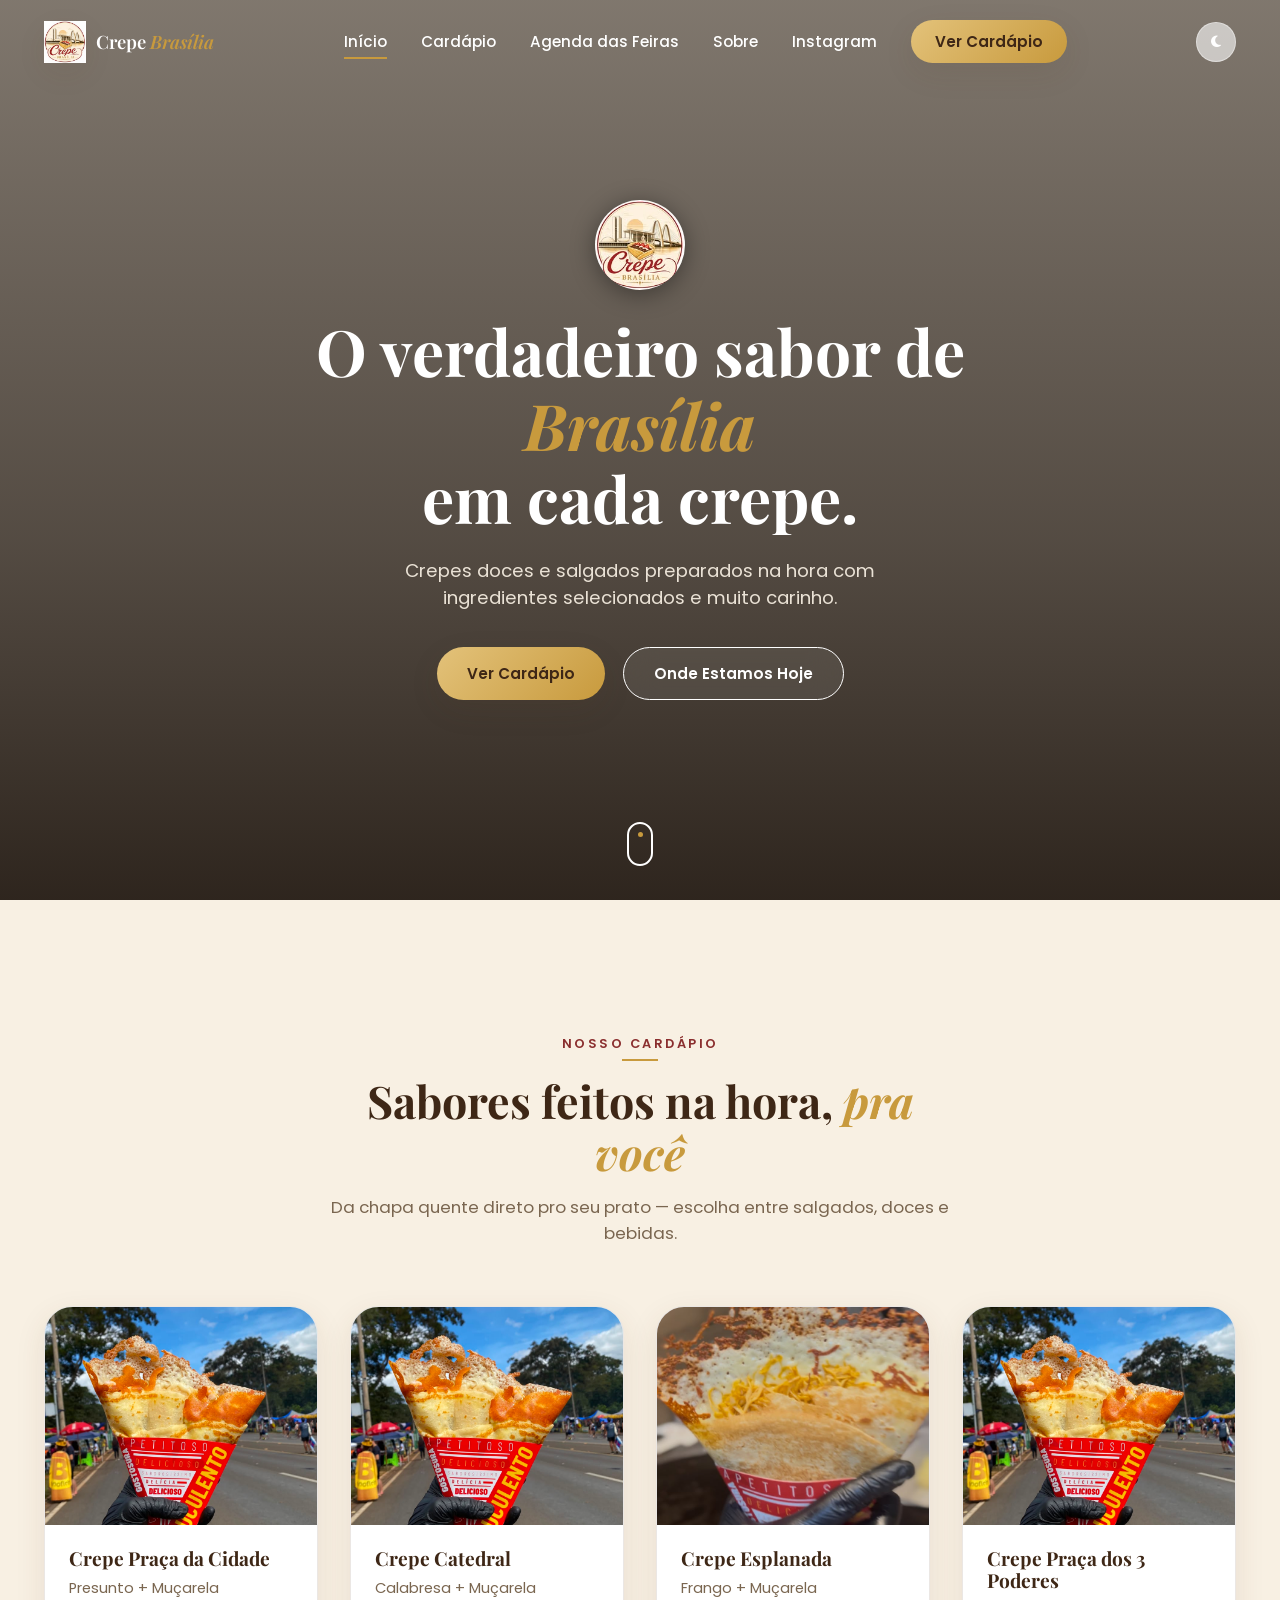
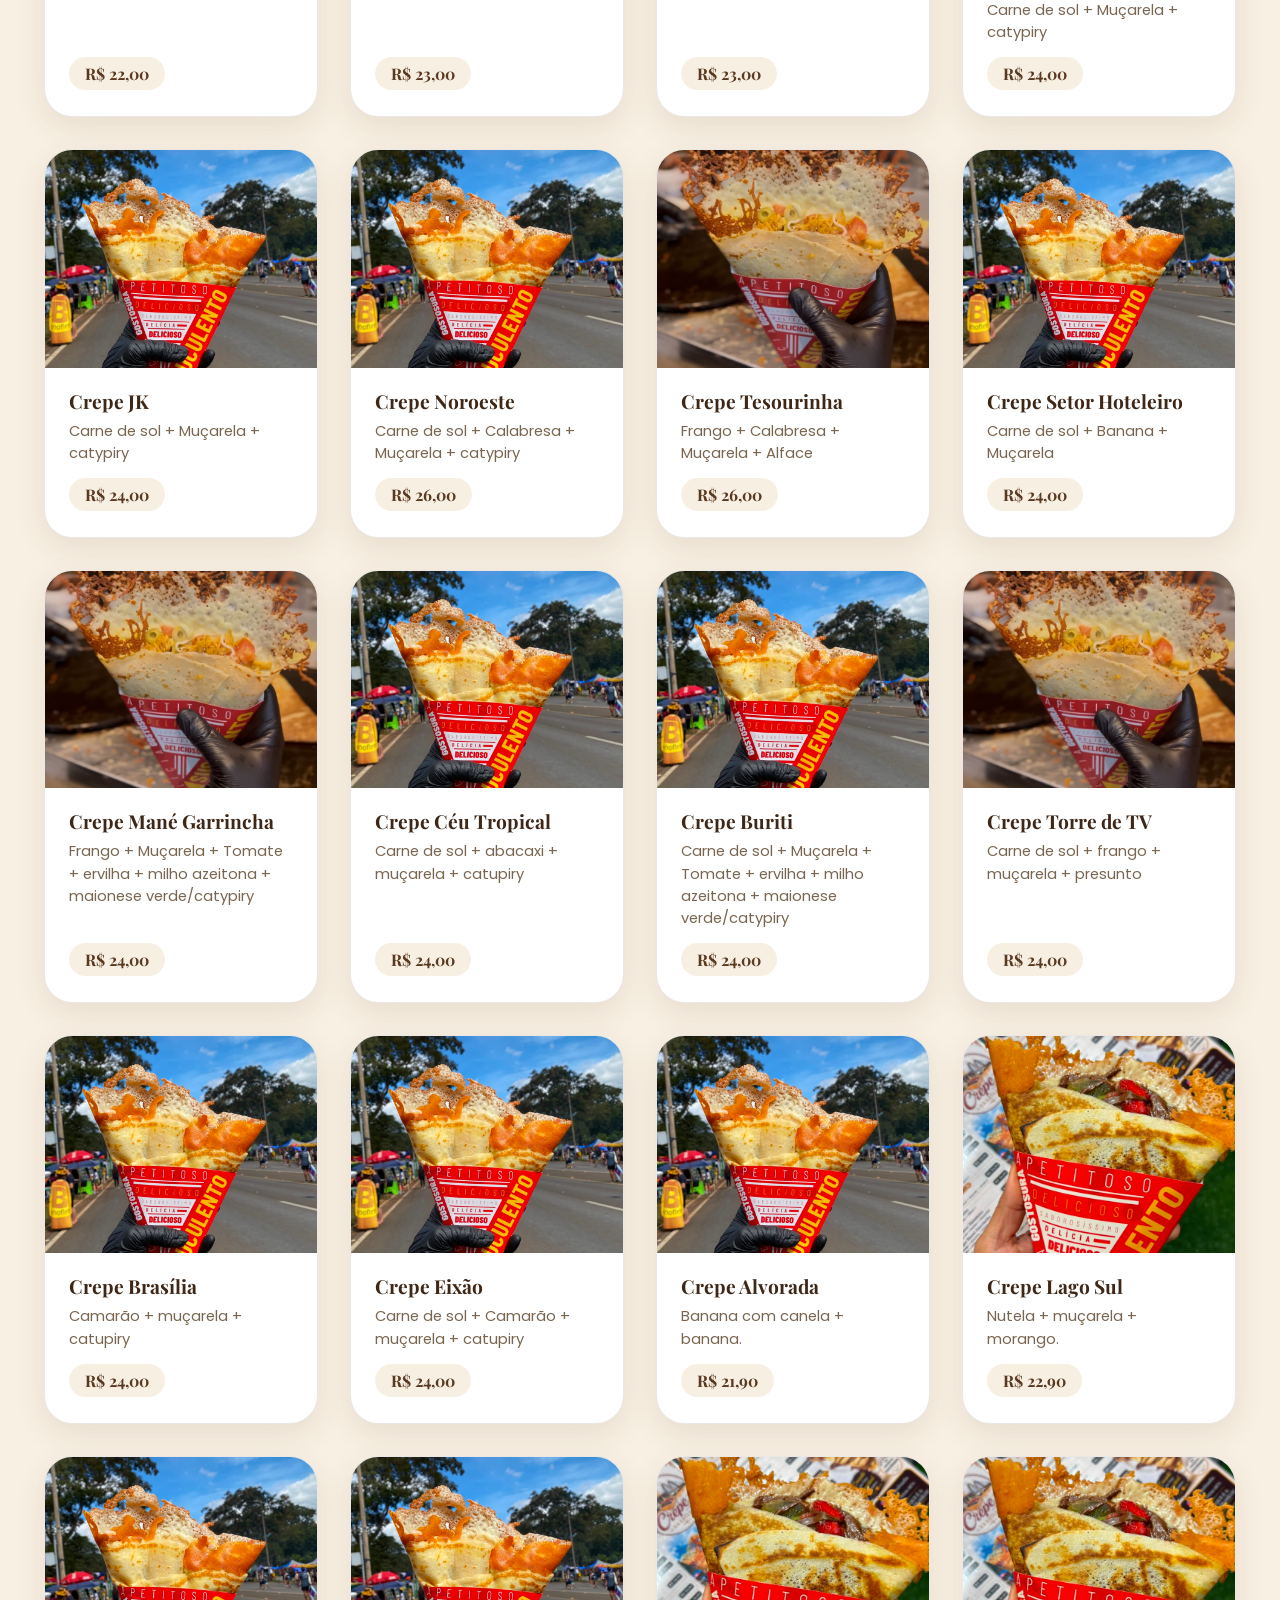
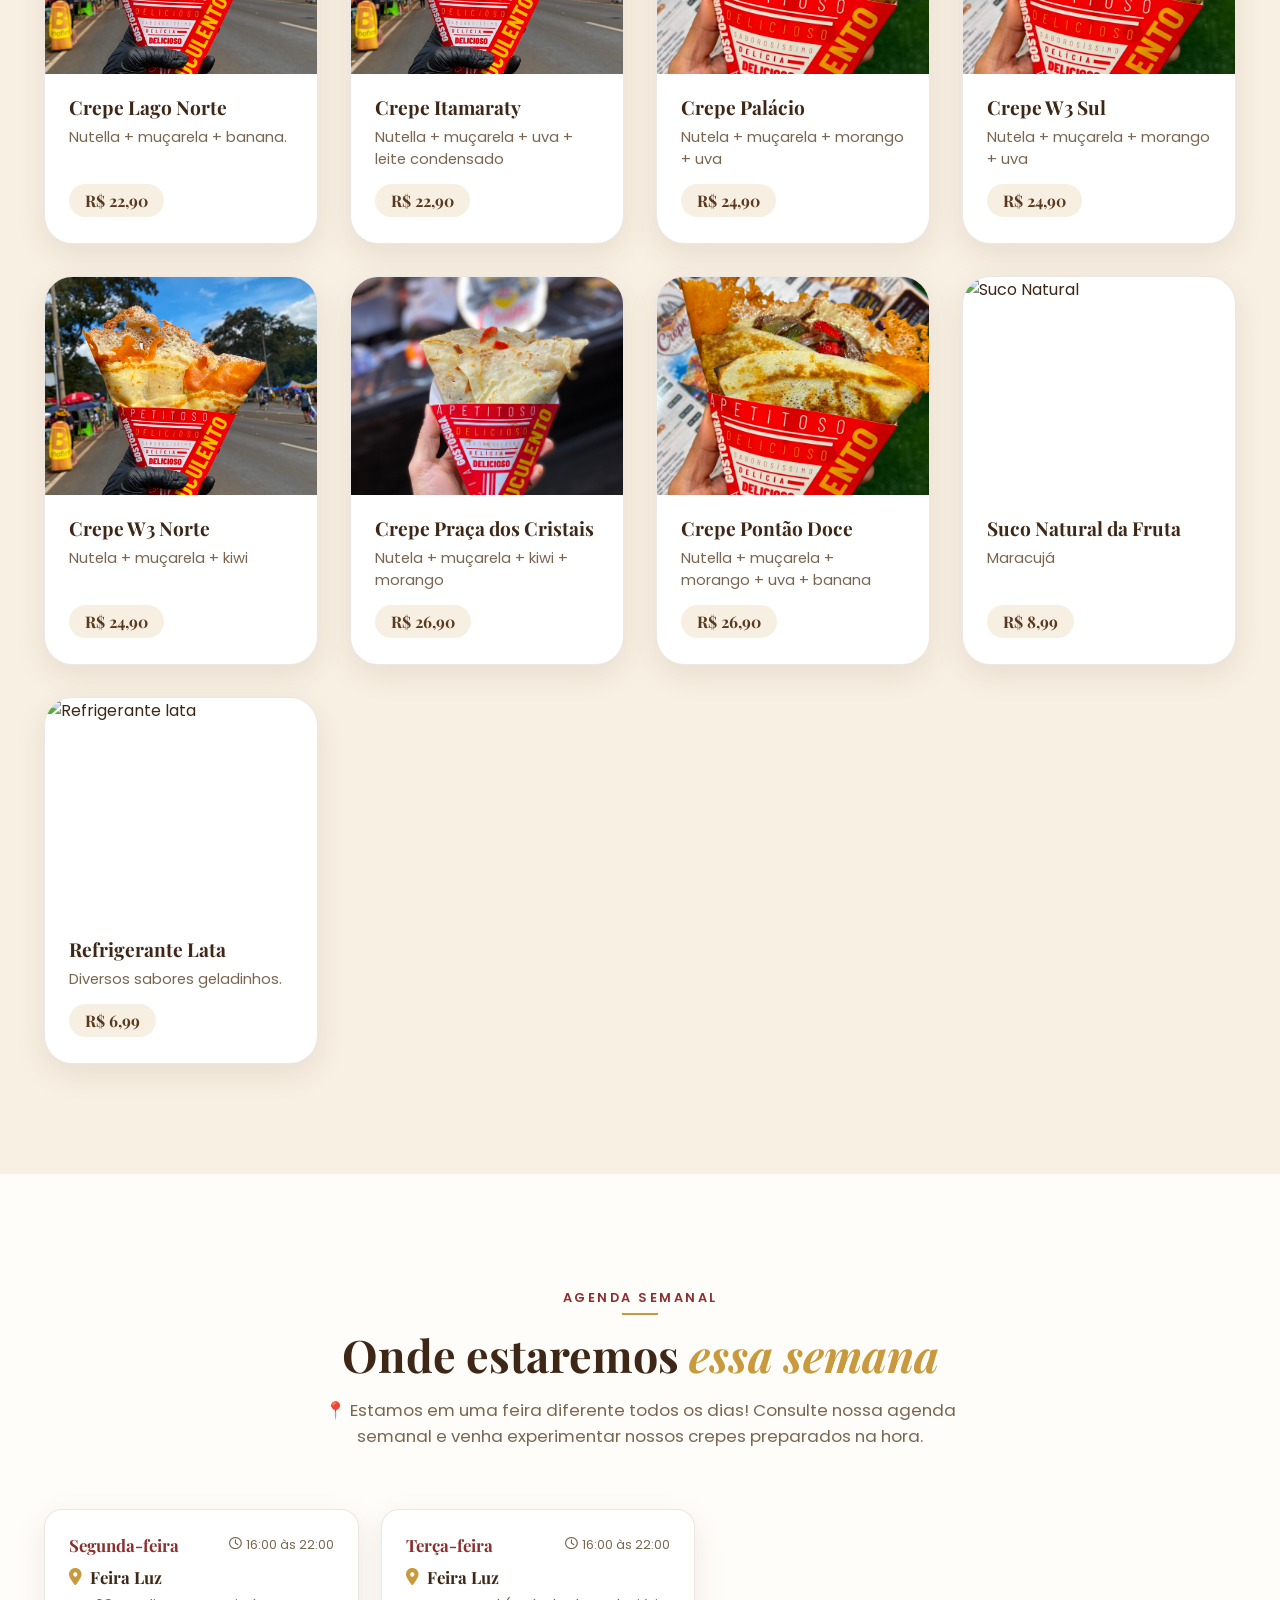
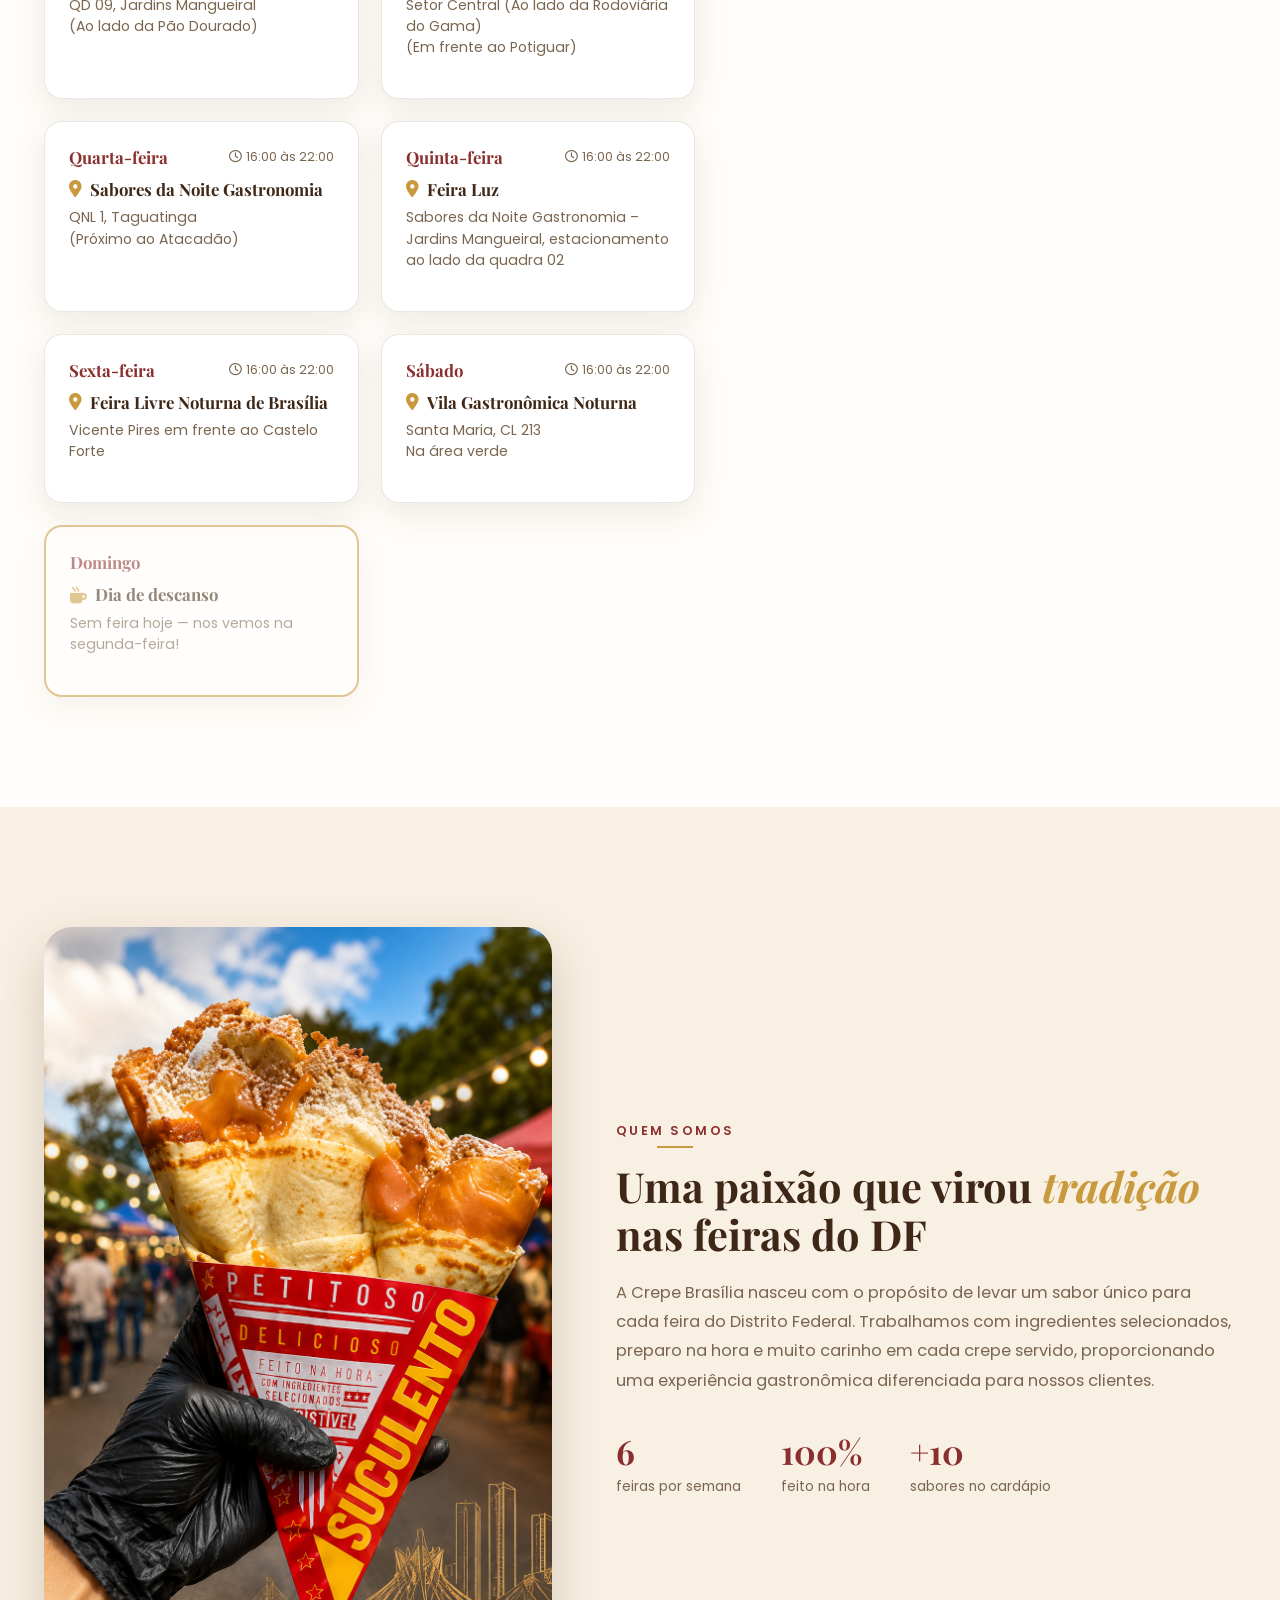
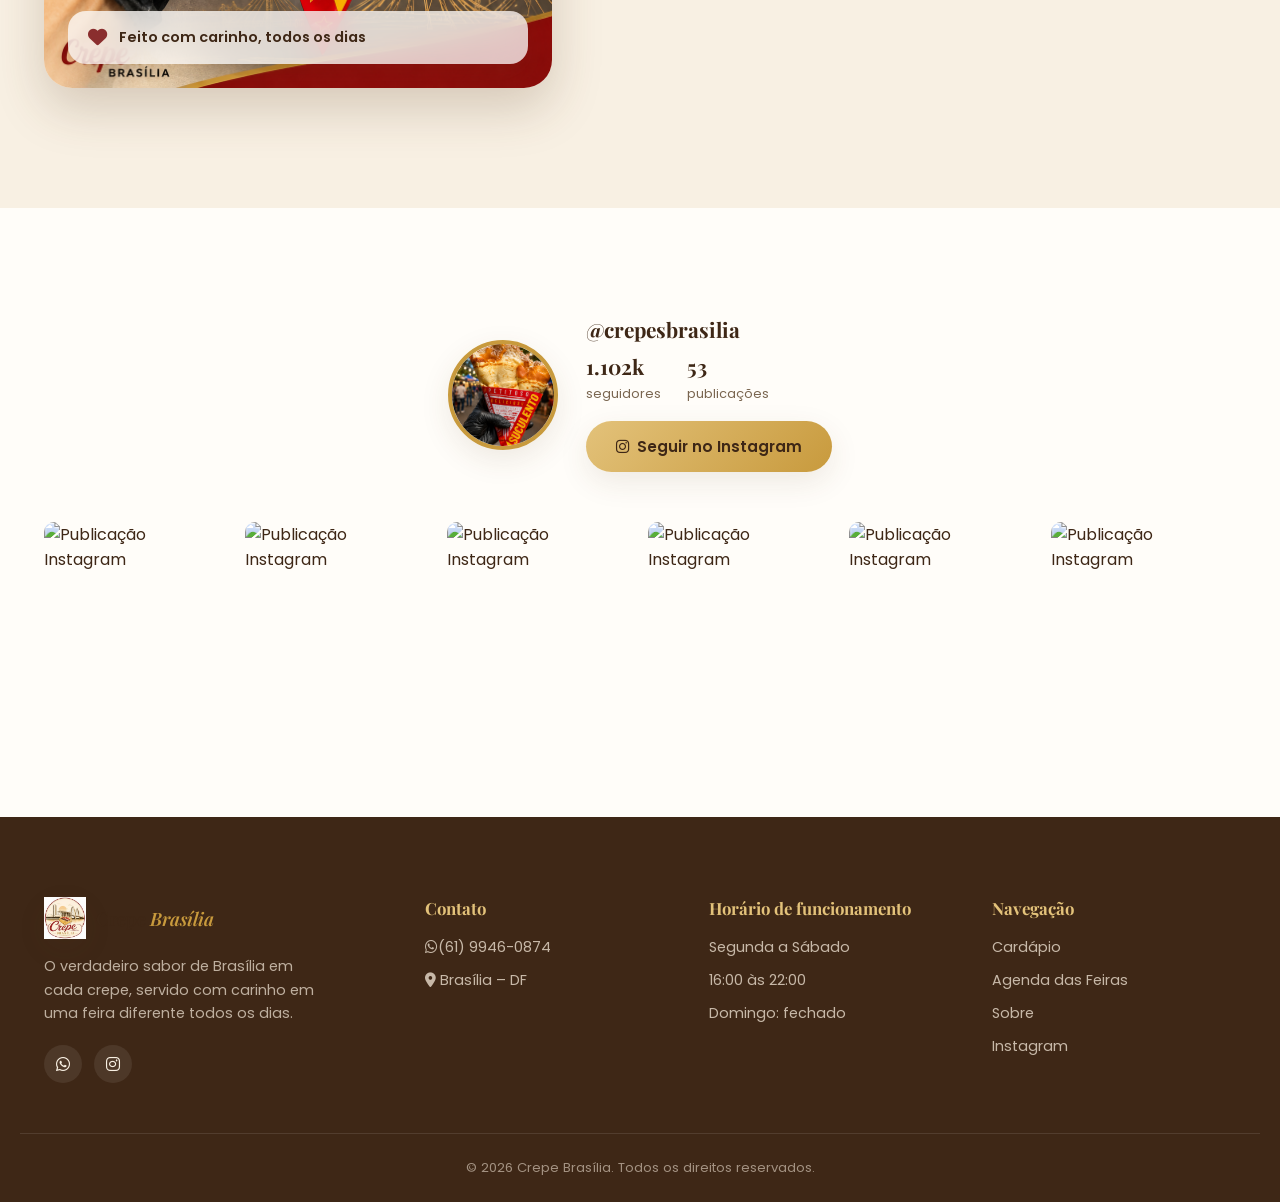
==== CrepeBrasilia/index.html @ ed09c026 "A" ====
<!DOCTYPE html>
<html lang="pt-BR">
<head>
<meta charset="UTF-8">
<meta name="viewport" content="width=device-width, initial-scale=1.0">
<title>Crepe Brasília | Cardápio Digital</title>
<meta name="description" content="Crepe Brasília — crepes doces e salgados preparados na hora, todos os dias em uma feira diferente do DF. Confira o cardápio e a agenda semanal.">
<meta name="theme-color" content="#5A3921">

<!-- Google Fonts -->
<link rel="preconnect" href="https://fonts.googleapis.com">
<link rel="preconnect" href="https://fonts.gstatic.com" crossorigin>
<link href="https://fonts.googleapis.com/css2?family=Poppins:wght@300;400;500;600;700;800&family=Playfair+Display:ital,wght@0,500;0,600;0,700;0,800;1,500&display=swap" rel="stylesheet">

<!-- Font Awesome -->
<link rel="stylesheet" href="https://cdnjs.cloudflare.com/ajax/libs/font-awesome/6.5.1/css/all.min.css">

<!-- AOS -->
<link rel="stylesheet" href="https://cdnjs.cloudflare.com/ajax/libs/aos/2.3.4/aos.css">

<!-- Styles -->
<link rel="stylesheet" href="css/style.css">
<link rel="stylesheet" href="css/responsive.css">
</head>
<body>

<!-- ============ LOADING SCREEN ============ -->
<div id="loading-screen">
  <div class="loader-crepe">
    <div class="crepe-pan">
      <div class="crepe-disc"></div>
    </div>
  </div>
  <p class="loader-text">Crepe Brasília</p>
  <span class="loader-sub">preparando algo especial...</span>
</div>

<!-- ============ NAVBAR ============ -->
<header class="navbar" id="navbar">
  <div class="navbar-inner">
    <a href="#hero" class="nav-logo">
      <span class="logo-mark"><img src="img/Logo.jpg" alt=""></span>
      <span class="logo-text">Crepe <em>Brasília</em></span>
    </a>

    <nav class="nav-links" id="navLinks">
      <a href="#hero" class="nav-link active">Início</a>
      <a href="#cardapio" class="nav-link">Cardápio</a>
      <a href="#agenda" class="nav-link">Agenda das Feiras</a>
      <a href="#sobre" class="nav-link">Sobre</a>
      <a href="#instagram" class="nav-link">Instagram</a>
      <a href="#cardapio" class="btn btn-gold nav-cta">Ver Cardápio</a>
    </nav>

    <div class="nav-actions">
      <button id="themeToggle" class="icon-btn" aria-label="Alternar modo claro e escuro">
        <i class="fa-solid fa-moon"></i>
      </button>
      <button class="hamburger" id="hamburger" aria-label="Abrir menu">
        <span></span><span></span><span></span>
      </button>
    </div>
  </div>
</header>

<!-- ============ HERO ============ -->
<section id="hero" class="hero">
  <div class="hero-bg">
   <video autoplay muted loop playsinline>
    <source src="img/Sendo preparado.mp4" type="video/mp4">
   </video>
  </div>
  <canvas id="particles" class="hero-particles"></canvas>
  <div class="hero-overlay"></div>

  <div class="hero-content">
    <img src="img/Logo.jpg" alt="Logo Crepe Brasília" class="hero-logo" data-aos="fade-down" data-aos-delay="100">
    <h1 class="hero-title">
      <span class="line">O verdadeiro sabor de</span>
      <span class="line highlight">Brasília</span>
      <span class="line">em cada crepe.</span>
    </h1>
    <p class="hero-subtitle" data-aos="fade-up" data-aos-delay="300">
      Crepes doces e salgados preparados na hora com ingredientes selecionados e muito carinho.
    </p>
    <div class="hero-buttons" data-aos="fade-up" data-aos-delay="500">
      <a href="#cardapio" class="btn btn-gold">Ver Cardápio</a>
      <a href="#agenda" class="btn btn-outline">Onde Estamos Hoje</a>
    </div>
  </div>

  <a href="#cardapio" class="scroll-indicator" aria-label="Rolar para baixo">
    <span></span>
  </a>
</section>

<!-- ============ CARDÁPIO ============ -->
<section id="cardapio" class="menu-section">
  <div class="container">
    <div class="section-heading" data-aos="fade-up">
      <span class="eyebrow">Nosso cardápio</span>
      <h2>Sabores feitos na hora, <span class="text-gold">pra você</span></h2>
      <p>Da chapa quente direto pro seu prato — escolha entre salgados, doces e bebidas.</p>
    </div>


    <div class="menu-grid" id="menuGrid">

      <article class="menu-card" data-category="salgado" data-aos="fade-up">
        <div class="menu-card-img">
          <img src="img/classico.jpeg" alt="Crepe Frango com Catupiry" loading="lazy">
        </div>
        <div class="menu-card-body">
          <h3>Crepe Praça da Cidade</h3>
          <p>Presunto + Muçarela</p>
          <span class="price">R$ 22,00</span>
        </div>
      </article>

      <article class="menu-card" data-category="salgado" data-aos="fade-up" data-aos-delay="80">
        <div class="menu-card-img">
          <img src="img/classico.jpeg" alt="Crepe Carne Seca Especial" loading="lazy">
        </div>
        <div class="menu-card-body">
          <h3>Crepe Catedral</h3>
          <p>Calabresa + Muçarela</p>
          <span class="price">R$ 23,00</span>
        </div>
      </article>

      <article class="menu-card" data-category="salgado" data-aos="fade-up" data-aos-delay="160">
        <div class="menu-card-img">
          <img src="img/frango.jpeg" alt="Crepe Frango com Catupiry" loading="lazy">
        </div>
        <div class="menu-card-body">
          <h3>Crepe Esplanada</h3>
          <p>Frango + Muçarela</p>
          <span class="price">R$ 23,00</span>
        </div>
      </article>

<article class="menu-card" data-category="salgado" data-aos="fade-up" data-aos-delay="160">
        <div class="menu-card-img">
          <img src="img/classico.jpeg" alt="Crepe Presunto e Queijo" loading="lazy">
        </div>
        <div class="menu-card-body">
          <h3>Crepe Praça dos 3 Poderes</h3>
          <p>Carne de sol + Muçarela + catypiry</p>
          <span class="price">R$ 24,00</span>
        </div>
      </article>

      <article class="menu-card" data-category="salgado" data-aos="fade-up" data-aos-delay="160">
        <div class="menu-card-img">
          <img src="img/classico.jpeg" alt="Crepe Presunto e Queijo" loading="lazy">
        </div>
        <div class="menu-card-body">
          <h3>Crepe JK</h3>
          <p>Carne de sol + Muçarela + catypiry</p>
          <span class="price">R$ 24,00</span>
        </div>
      </article>

      <article class="menu-card" data-category="salgado" data-aos="fade-up" data-aos-delay="160">
        <div class="menu-card-img">
          <img src="img/classico.jpeg" alt="Crepe Presunto e Queijo" loading="lazy">
        </div>
        <div class="menu-card-body">
          <h3>Crepe Noroeste</h3>
          <p>Carne de sol + Calabresa + Muçarela + catypiry</p>
          <span class="price">R$ 26,00</span>
        </div>
      </article>

    <article class="menu-card" data-category="salgado" data-aos="fade-up" data-aos-delay="160">
        <div class="menu-card-img">
          <img src="img/Sal.jpeg" alt="Crepe Presunto e Queijo" loading="lazy">
        </div>
        <div class="menu-card-body">
          <h3>Crepe Tesourinha</h3>
          <p>Frango + Calabresa + Muçarela + Alface</p>
          <span class="price">R$ 26,00</span>
        </div>
      </article>

<article class="menu-card" data-category="salgado" data-aos="fade-up" data-aos-delay="160">
        <div class="menu-card-img">
          <img src="img/classico.jpeg" alt="Crepe Presunto e Queijo" loading="lazy">
        </div>
        <div class="menu-card-body">
          <h3>Crepe Setor Hoteleiro</h3>
          <p>Carne de sol + Banana + Muçarela </p>
          <span class="price">R$ 24,00</span>
        </div>
      </article>

      <article class="menu-card" data-category="salgado" data-aos="fade-up" data-aos-delay="160">
        <div class="menu-card-img">
          <img src="img/Sal.jpeg" alt="Crepe Presunto e Queijo" loading="lazy">
        </div>
        <div class="menu-card-body">
          <h3>Crepe Mané Garrincha</h3>
          <p>Frango + Muçarela + Tomate + ervilha + milho azeitona + maionese verde/catypiry</p>
          <span class="price">R$ 24,00</span>
        </div>
      </article>

      <article class="menu-card" data-category="salgado" data-aos="fade-up" data-aos-delay="160">
        <div class="menu-card-img">
          <img src="img/classico.jpeg" alt="Crepe Presunto e Queijo" loading="lazy">
        </div>
        <div class="menu-card-body">
          <h3>Crepe Céu Tropical</h3>
          <p>Carne de sol + abacaxi + muçarela + catupiry</p>
          <span class="price">R$ 24,00</span>
        </div>
      </article>

      <article class="menu-card" data-category="salgado" data-aos="fade-up" data-aos-delay="160">
        <div class="menu-card-img">
          <img src="img/classico.jpeg" alt="Crepe Presunto e Queijo" loading="lazy">
        </div>
        <div class="menu-card-body">
          <h3>Crepe Buriti</h3>
          <p>Carne de sol + Muçarela + Tomate + ervilha + milho azeitona + maionese verde/catypiry</p>
          <span class="price">R$ 24,00</span>
        </div>
      </article>

      <article class="menu-card" data-category="salgado" data-aos="fade-up" data-aos-delay="160">
        <div class="menu-card-img">
          <img src="img/Sal.jpeg" alt="Crepe Presunto e Queijo" loading="lazy">
        </div>
        <div class="menu-card-body">
          <h3>Crepe Torre de TV</h3>
          <p>Carne de sol + frango + muçarela + presunto</p>
          <span class="price">R$ 24,00</span>
        </div>
      </article>

      <article class="menu-card" data-category="salgado" data-aos="fade-up" data-aos-delay="160">
        <div class="menu-card-img">
          <img src="img/classico.jpeg" alt="Crepe Presunto e Queijo" loading="lazy">
        </div>
        <div class="menu-card-body">
          <h3>Crepe Brasília</h3>
          <p>Camarão + muçarela + catupiry</p>
          <span class="price">R$ 24,00</span>
        </div>
      </article>

      <article class="menu-card" data-category="salgado" data-aos="fade-up" data-aos-delay="160">
        <div class="menu-card-img">
          <img src="img/classico.jpeg" alt="Crepe Presunto e Queijo" loading="lazy">
        </div>
        <div class="menu-card-body">
          <h3>Crepe Eixão</h3>
          <p>Carne de sol + Camarão + muçarela + catupiry</p>
          <span class="price">R$ 24,00</span>
        </div>
      </article>

      <article class="menu-card" data-category="doce" data-aos="fade-up">
        <div class="menu-card-img">
          <img src="img/classico.jpeg" alt="Crepe Chocolate com Morango" loading="lazy">
        </div>
        <div class="menu-card-body">
          <h3>Crepe Alvorada</h3>
          <p>Banana com canela + banana.</p>
          <span class="price">R$ 21,90</span>
        </div>
      </article>

      
      <article class="menu-card" data-category="doce" data-aos="fade-up">
        <div class="menu-card-img">
          <img src="img/doce.jpeg" alt="Lago Sul" loading="lazy">
        </div>
        <div class="menu-card-body">
          <h3>Crepe Lago Sul</h3>
          <p>Nutela + muçarela + morango.</p>
          <span class="price">R$ 22,90</span>
        </div>
      </article>

      
      <article class="menu-card" data-category="doce" data-aos="fade-up">
        <div class="menu-card-img">
          <img src="img/classico.jpeg" alt="Crepe Lago Norte" loading="lazy">
        </div>
        <div class="menu-card-body">
          <h3>Crepe Lago Norte</h3>
          <p>Nutella + muçarela + banana.</p>
          <span class="price">R$ 22,90</span>
        </div>
      </article>

<article class="menu-card" data-category="doce" data-aos="fade-up">
        <div class="menu-card-img">
          <img src="img/classico.jpeg" alt="Crepe Chocolate com Morango" loading="lazy">
        </div>
        <div class="menu-card-body">
          <h3>Crepe Itamaraty</h3>
          <p>Nutella + muçarela + uva + leite condensado</p>
          <span class="price">R$ 22,90</span>
        </div>
      </article>

       <article class="menu-card" data-category="doce" data-aos="fade-up">
        <div class="menu-card-img">
          <img src="img/doce.jpeg" alt="Crepe Chocolate com Morango" loading="lazy">
        </div>
        <div class="menu-card-body">
          <h3>Crepe Palácio</h3>
          <p>Nutela + muçarela + morango + uva</p>
          <span class="price">R$ 24,90</span>
        </div>
      </article>

      <article class="menu-card" data-category="doce" data-aos="fade-up" data-aos-delay="80">
        <div class="menu-card-img">
          <img src="img/doce.jpeg" alt="Crepe W3 Sul" loading="lazy">
        </div>
        <div class="menu-card-body">
          <h3>Crepe W3 Sul</h3>
          <p>Nutela + muçarela + morango + uva</p>
          <span class="price">R$ 24,90</span>
        </div>
      </article>

      <article class="menu-card" data-category="doce" data-aos="fade-up" data-aos-delay="80">
        <div class="menu-card-img">
          <img src="img/classico.jpeg" alt="Crepe W3 Norte" loading="lazy">
        </div>
        <div class="menu-card-body">
          <h3>Crepe W3 Norte</h3>
          <p>Nutela + muçarela + kiwi</p>
          <span class="price">R$ 24,90</span>
        </div>
      </article>

      <article class="menu-card" data-category="doce" data-aos="fade-up" data-aos-delay="80">
        <div class="menu-card-img">
          <img src="img/sem borda.jpeg" alt="Crepe Praça dos Cristais" loading="lazy">
        </div>
        <div class="menu-card-body">
          <h3>Crepe Praça dos Cristais</h3>
          <p>Nutela + muçarela + kiwi + morango </p>
          <span class="price">R$ 26,90</span>
        </div>
      </article>

      <article class="menu-card" data-category="doce" data-aos="fade-up" data-aos-delay="160">
        <div class="menu-card-img">
          <img src="img/doce.jpeg" alt="Crepe Doce de Leite com Nozes" loading="lazy">
        </div>
        <div class="menu-card-body">
          <h3>Crepe Pontão Doce</h3>
          <p>Nutella + muçarela + morango + uva + banana</p>
          <span class="price">R$ 26,90</span>
        </div>
      </article>

      <article class="menu-card" data-category="bebida" data-aos="fade-up">
        <div class="menu-card-img">
          <img src="https://placehold.co/500x400/C89A3D/5A3921?text=Suco+Natural" alt="Suco Natural" loading="lazy">
        </div>
        <div class="menu-card-body">
          <h3>Suco Natural da Fruta</h3>
          <p>Maracujá</p>
          <span class="price">R$ 8,99</span>
        </div>
      </article>

      <article class="menu-card" data-category="bebida" data-aos="fade-up" data-aos-delay="80">
        <div class="menu-card-img">
          <img src="https://placehold.co/500x400/C89A3D/5A3921?text=Refrigerante" alt="Refrigerante lata" loading="lazy">
        </div>
        <div class="menu-card-body">
          <h3>Refrigerante Lata</h3>
          <p>Diversos sabores geladinhos.</p>
          <span class="price">R$ 6,99</span>
        </div>
      </article>

    </div>
  </div>
</section>

<!-- ============ AGENDA DAS FEIRAS ============ -->
<section id="agenda" class="agenda-section">
  <div class="container">
    <div class="section-heading" data-aos="fade-up">
      <span class="eyebrow">Agenda semanal</span>
      <h2>Onde estaremos <span class="text-gold">essa semana</span></h2>
      <p>📍 Estamos em uma feira diferente todos os dias! Consulte nossa agenda semanal e venha experimentar nossos crepes preparados na hora.</p>
    </div>

    <div class="agenda-layout">

      <div class="agenda-cards" id="agendaCards">

        <div class="agenda-card" data-day="1" data-map="Feira Luz, QD 09, Jardins Mangueiral, Brasília" data-aos="fade-up">
          <span class="today-badge">Hoje</span>
          <div class="agenda-card-top">
            <span class="agenda-day">Segunda-feira</span>
            <span class="agenda-time"><i class="fa-regular fa-clock"></i> 16:00 às 22:00</span>
          </div>
          <h3><i class="fa-solid fa-location-dot"></i> Feira Luz</h3>
          <p class="agenda-address">QD 09, Jardins Mangueiral<br>(Ao lado da Pão Dourado)</p>
        </div>

        <div class="agenda-card" data-day="2" data-map="Feira Luz, Setor Central, Gama, Brasília" data-aos="fade-up" data-aos-delay="60">
          <span class="today-badge">Hoje</span>
          <div class="agenda-card-top">
            <span class="agenda-day">Terça-feira</span>
            <span class="agenda-time"><i class="fa-regular fa-clock"></i> 16:00 às 22:00</span>
          </div>
          <h3><i class="fa-solid fa-location-dot"></i> Feira Luz</h3>
          <p class="agenda-address">Setor Central (Ao lado da Rodoviária do Gama)<br>(Em frente ao Potiguar)</p>
        </div>

        <div class="agenda-card" data-day="3" data-map="Sabores da Noite Gastronomia, QNL 1, Taguatinga, Brasília" data-aos="fade-up" data-aos-delay="120">
          <span class="today-badge">Hoje</span>
          <div class="agenda-card-top">
            <span class="agenda-day">Quarta-feira</span>
            <span class="agenda-time"><i class="fa-regular fa-clock"></i> 16:00 às 22:00</span>
          </div>
          <h3><i class="fa-solid fa-location-dot"></i> Sabores da Noite Gastronomia</h3>
          <p class="agenda-address">QNL 1, Taguatinga<br>(Próximo ao Atacadão)</p>
        </div>

        <div class="agenda-card" data-day="1" data-map="Feira Luz, QD 09, Jardins Mangueiral, Brasília" data-aos="fade-up">
          <span class="today-badge">Hoje</span>
          <div class="agenda-card-top">
            <span class="agenda-day">Quinta-feira</span>
            <span class="agenda-time"><i class="fa-regular fa-clock"></i> 16:00 às 22:00</span>
          </div>
          <h3><i class="fa-solid fa-location-dot"></i> Feira Luz</h3>
          <p class="agenda-address">Sabores da Noite Gastronomia – Jardins Mangueiral, estacionamento ao lado da quadra 02<br></p>
        </div>

        <div class="agenda-card" data-day="5" data-map="Feira Livre Noturna de Brasília, Vicente Pires, Brasília" data-aos="fade-up" data-aos-delay="60">
          <span class="today-badge">Hoje</span>
          <div class="agenda-card-top">
            <span class="agenda-day">Sexta-feira</span>
            <span class="agenda-time"><i class="fa-regular fa-clock"></i> 16:00 às 22:00</span>
          </div>
          <h3><i class="fa-solid fa-location-dot"></i> Feira Livre Noturna de Brasília</h3>
          <p class="agenda-address">Vicente Pires em frente ao Castelo Forte<br></p>
        </div>

        <div class="agenda-card" data-day="6" data-map="Vila Gastronomica Noturna, CL 213, Santa Maria, Brasília" data-aos="fade-up" data-aos-delay="120">
          <span class="today-badge">Hoje</span>
          <div class="agenda-card-top">
            <span class="agenda-day">Sábado</span>
            <span class="agenda-time"><i class="fa-regular fa-clock"></i> 16:00 às 22:00</span>
          </div>
          <h3><i class="fa-solid fa-location-dot"></i> Vila Gastronômica Noturna</h3>
          <p class="agenda-address">Santa Maria, CL 213<br>Na área verde</p>
        </div>

        <div class="agenda-card agenda-card-off" data-day="0" data-aos="fade-up">
          <div class="agenda-card-top">
            <span class="agenda-day">Domingo</span>
          </div>
          <h3><i class="fa-solid fa-mug-hot"></i> Dia de descanso</h3>
          <p class="agenda-address">Sem feira hoje — nos vemos na segunda-feira!</p>
        </div>

      </div>

    </div>
  </div>
</section>

<!-- ============ SOBRE ============ -->
<section id="sobre" class="about-section">
  <div class="container about-grid">
    <div class="about-image" data-aos="fade-right">
      <img src="img/Crepe.png" alt="Equipe Crepe Brasília preparando crepes" loading="lazy">
      <div class="about-badge">
        <i class="fa-solid fa-heart"></i>
        <span>Feito com carinho, todos os dias</span>
      </div>
    </div>
    <div class="about-content" data-aos="fade-left">
      <span class="eyebrow">Quem somos</span>
      <h2>Uma paixão que virou <span class="text-gold">tradição</span> nas feiras do DF</h2>
      <p>A Crepe Brasília nasceu com o propósito de levar um sabor único para cada feira do Distrito Federal. Trabalhamos com ingredientes selecionados, preparo na hora e muito carinho em cada crepe servido, proporcionando uma experiência gastronômica diferenciada para nossos clientes.</p>
      <div class="about-stats">
        <div class="stat">
          <strong>6</strong>
          <span>feiras por semana</span>
        </div>
        <div class="stat">
          <strong>100%</strong>
          <span>feito na hora</span>
        </div>
        <div class="stat">
          <strong>+10</strong>
          <span>sabores no cardápio</span>
        </div>
      </div>
    </div>
  </div>
</section>

<!-- ============ INSTAGRAM ============ -->
<section id="instagram" class="instagram-section">
  <div class="container">
    <div class="insta-profile" data-aos="fade-up">
      <img src="img/Crepe.png" alt="Foto de perfil @crepesbrasilia" class="insta-avatar">
      <div class="insta-info">
        <h3>@crepesbrasilia</h3>
        <div class="insta-stats">
          <div><strong id="followerCount">1.102k</strong><span>seguidores</span></div>
          <div><strong id="postCount">53</strong><span>publicações</span></div>
        </div>
        <a href="https://www.instagram.com/crepesbrasilia?utm_source=ig_web_button_share_sheet&igsh=ZDNlZDc0MzIxNw==" target="_blank" rel="noopener" class="btn btn-gold">
          <i class="fa-brands fa-instagram"></i> Seguir no Instagram
        </a>
      </div>
    </div>

    <div class="insta-grid" id="instaGrid" data-aos="fade-up" data-aos-delay="100">
      <a href="#" class="insta-post"><img src="https://placehold.co/400x400/5A3921/F8F0E3?text=%40crepesbrasilia" alt="Publicação Instagram"><span class="insta-overlay"><i class="fa-solid fa-heart"></i></span></a>
      <a href="#" class="insta-post"><img src="https://placehold.co/400x400/8A2E2E/F8F0E3?text=%40crepesbrasilia" alt="Publicação Instagram"><span class="insta-overlay"><i class="fa-solid fa-heart"></i></span></a>
      <a href="#" class="insta-post"><img src="https://placehold.co/400x400/C89A3D/5A3921?text=%40crepesbrasilia" alt="Publicação Instagram"><span class="insta-overlay"><i class="fa-solid fa-heart"></i></span></a>
      <a href="#" class="insta-post"><img src="https://placehold.co/400x400/5A3921/F8F0E3?text=%40crepesbrasilia" alt="Publicação Instagram"><span class="insta-overlay"><i class="fa-solid fa-heart"></i></span></a>
      <a href="#" class="insta-post"><img src="https://placehold.co/400x400/8A2E2E/F8F0E3?text=%40crepesbrasilia" alt="Publicação Instagram"><span class="insta-overlay"><i class="fa-solid fa-heart"></i></span></a>
      <a href="#" class="insta-post"><img src="https://placehold.co/400x400/C89A3D/5A3921?text=%40crepesbrasilia" alt="Publicação Instagram"><span class="insta-overlay"><i class="fa-solid fa-heart"></i></span></a>
    </div>
  </div>
</section>

<!-- ============ RODAPÉ ============ -->
<footer class="footer">
  <div class="container footer-grid">
    <div class="footer-brand">
      <a href="#hero" class="nav-logo">
        <span class="logo-mark"><img src="img/Logo.jpg" alt=""></span>
        <span class="logo-text">Crepe <em>Brasília</em></span>
      </a>
      <p>O verdadeiro sabor de Brasília em cada crepe, servido com carinho em uma feira diferente todos os dias.</p>
      <div class="footer-socials">
        <a href="https://wa.me/556199460874" target="_blank" rel="noopener" aria-label="WhatsApp"><i class="fa-brands fa-whatsapp"></i></a>
        <a href="https://instagram.com/crepesbrasilia" target="_blank" rel="noopener" aria-label="Instagram"><i class="fa-brands fa-instagram"></i></a>
      </div>
    </div>

    <div class="footer-col">
      <h4>Contato</h4>
      <p><i class="fa-brands fa-whatsapp"></i>(61) 9946-0874</p>
      <p><i class="fa-solid fa-location-dot"></i> Brasília – DF</p>
    </div>

    <div class="footer-col">
      <h4>Horário de funcionamento</h4>
      <p>Segunda a Sábado</p>
      <p>16:00 às 22:00</p>
      <p>Domingo: fechado</p>
    </div>

    <div class="footer-col">
      <h4>Navegação</h4>
      <a href="#cardapio">Cardápio</a>
      <a href="#agenda">Agenda das Feiras</a>
      <a href="#sobre">Sobre</a>
      <a href="#instagram">Instagram</a>
    </div>
  </div>

  <div class="footer-bottom">
    <p>&copy; <span id="year"></span> Crepe Brasília. Todos os direitos reservados.</p>
  </div>
</footer>

<button id="backToTop" class="back-to-top" aria-label="Voltar ao topo">
  <i class="fa-solid fa-arrow-up"></i>
</button>

<!-- Scripts -->
<script src="https://cdnjs.cloudflare.com/ajax/libs/gsap/3.12.5/gsap.min.js"></script>
<script src="https://cdnjs.cloudflare.com/ajax/libs/gsap/3.12.5/ScrollTrigger.min.js"></script>
<script src="https://cdnjs.cloudflare.com/ajax/libs/aos/2.3.4/aos.js"></script>
<script src="js/script.js"></script>
<script src="js/animations.js"></script>
</body>
</html>
---- CrepeBrasilia/css/style.css ----
/* =========================================================
   CREPE BRASÍLIA — style.css
   Cardápio digital, sem carrinho/compra.
   Paleta: Creme #F8F0E3 | Marrom #5A3921 | Dourado #C89A3D
           Vinho #8A2E2E | Branco #FFFFFF
========================================================= */

:root{
  /* ---- Cores da marca ---- */
  --creme: #F8F0E3;
  --marrom: #5A3921;
  --marrom-escuro: #3E2716;
  --dourado: #C89A3D;
  --dourado-claro: #E3C27A;
  --vinho: #8A2E2E;
  --branco: #FFFFFF;

  /* ---- Papéis semânticos (modo claro) ---- */
  --bg: var(--creme);
  --bg-alt: #FFFDF9;
  --text: var(--marrom-escuro);
  --text-soft: #7A6650;
  --surface: rgba(255,255,255,0.6);
  --surface-solid: var(--branco);
  --border: rgba(90,57,33,0.12);

  /* ---- Tipografia ---- */
  --font-display: 'Playfair Display', serif;
  --font-body: 'Poppins', sans-serif;

  /* ---- Camadas/Efeitos ---- */
  --radius-sm: 10px;
  --radius-md: 18px;
  --radius-lg: 28px;
  --shadow-soft: 0 10px 30px rgba(90,57,33,0.10);
  --shadow-strong: 0 20px 50px rgba(90,57,33,0.22);
  --blur: blur(16px);
  --transition: 0.4s cubic-bezier(.22,.9,.32,1);
}

[data-theme="dark"]{
  --bg: #1D140D;
  --bg-alt: #241A11;
  --text: #F5EADA;
  --text-soft: #C9B49B;
  --surface: rgba(255,255,255,0.06);
  --surface-solid: #2A1F15;
  --border: rgba(255,255,255,0.08);
}

*,*::before,*::after{ margin:0; padding:0; box-sizing:border-box; }

html{ scroll-behavior:smooth; }

body{
  font-family: var(--font-body);
  background: var(--bg);
  color: var(--text);
  overflow-x:hidden;
  transition: background var(--transition), color var(--transition);
}

img{ max-width:100%; display:block; }
a{ text-decoration:none; color:inherit; }
ul{ list-style:none; }
button{ font-family:inherit; cursor:pointer; border:none; background:none; }

.container{
  width:100%;
  max-width:1240px;
  margin:0 auto;
  padding:0 24px;
}

.text-gold{ color: var(--dourado); font-style:italic; font-family:var(--font-display); }

h1,h2,h3{
  font-family: var(--font-display);
  font-weight:700;
  line-height:1.15;
  color: var(--text);
}

.section-heading{
  max-width:640px;
  margin:0 auto 60px;
  text-align:center;
}
.section-heading h2{ font-size: clamp(2rem, 4vw, 2.8rem); margin:14px 0 16px; }
.section-heading p{ color:var(--text-soft); font-size:1.05rem; }

.eyebrow{
  display:inline-block;
  font-size:0.8rem;
  letter-spacing:2.5px;
  text-transform:uppercase;
  color: var(--vinho);
  font-weight:600;
  position:relative;
  padding-bottom:8px;
}
.eyebrow::after{
  content:'';
  position:absolute; left:50%; bottom:0;
  transform:translateX(-50%);
  width:36px; height:2px;
  background: var(--dourado);
}

/* ============ BUTTONS ============ */
.btn{
  display:inline-flex;
  align-items:center;
  gap:8px;
  padding:14px 30px;
  border-radius: 50px;
  font-weight:600;
  font-size:0.95rem;
  transition: transform var(--transition), box-shadow var(--transition), background var(--transition);
  white-space:nowrap;
}
.btn-gold{
  background: linear-gradient(135deg, var(--dourado-claro), var(--dourado));
  color: var(--marrom-escuro);
  box-shadow: var(--shadow-soft);
}
.btn-gold:hover{
  transform: translateY(-3px) scale(1.02);
  box-shadow: 0 16px 34px rgba(200,154,61,0.4);
}
.btn-outline{
  background: rgba(255,255,255,0.08);
  border: 1.5px solid var(--branco);
  color: var(--branco);
  backdrop-filter: var(--blur);
}
.btn-outline:hover{
  background: var(--branco);
  color: var(--marrom-escuro);
  transform: translateY(-3px);
}
.btn-map, .btn-directions{
  font-size:0.85rem;
  padding:10px 20px;
}

/* ============ LOADING SCREEN ============ */
#loading-screen{
  position:fixed; inset:0;
  background: var(--marrom-escuro);
  display:flex; flex-direction:column;
  align-items:center; justify-content:center;
  gap:18px;
  z-index:9999;
  transition: opacity 0.8s ease, visibility 0.8s ease;
}
#loading-screen.hidden{ opacity:0; visibility:hidden; pointer-events:none; }

.loader-crepe{ width:110px; height:110px; position:relative; }
.crepe-pan{
  width:100%; height:100%;
  border-radius:50%;
  border:4px solid var(--dourado);
  display:flex; align-items:center; justify-content:center;
  animation: pan-tilt 1.6s ease-in-out infinite;
}
.crepe-disc{
  width:70%; height:70%;
  border-radius:50%;
  background: radial-gradient(circle at 35% 30%, var(--dourado-claro), var(--dourado) 60%, #a67a2c 100%);
  animation: flip 1.6s ease-in-out infinite;
}
@keyframes pan-tilt{
  0%,100%{ transform: rotate(0deg); }
  50%{ transform: rotate(8deg); }
}
@keyframes flip{
  0%,100%{ transform: scale(1) rotate(0deg); }
  50%{ transform: scale(0.82) rotate(180deg); }
}
.loader-text{
  font-family: var(--font-display);
  color: var(--creme);
  font-size:1.4rem;
  letter-spacing:1px;
}
.loader-sub{ color: var(--dourado-claro); font-size:0.85rem; letter-spacing:1px; }

/* ============ NAVBAR ============ */
.navbar{
  position:fixed; top:0; left:0; width:100%;
  z-index:1000;
  padding:20px 0;
  transition: all var(--transition);
}
.navbar.scrolled{
  padding:12px 0;
  background: rgba(248,240,227,0.75);
  backdrop-filter: var(--blur);
  -webkit-backdrop-filter: var(--blur);
  box-shadow: var(--shadow-soft);
}
[data-theme="dark"] .navbar.scrolled{ background: rgba(29,20,13,0.8); }

.navbar-inner{
  max-width:1240px; margin:0 auto; padding:0 24px;
  display:flex; align-items:center; justify-content:space-between;
}
.nav-logo{ display:flex; align-items:center; gap:10px; }
.logo-mark{
  width:42px; height:42px; border-radius:50%;
  background: linear-gradient(135deg, var(--dourado-claro), var(--vinho));
  color:var(--branco); display:flex; align-items:center; justify-content:center;
  font-family:var(--font-display); font-weight:700;
  box-shadow: var(--shadow-soft);
}
.navbar:not(.scrolled) .logo-text,
.navbar:not(.scrolled) .nav-link:not(.nav-cta){ color:var(--branco); }
.logo-text{ font-family:var(--font-display); font-weight:600; font-size:1.15rem; color:var(--text); transition:color var(--transition);}
.logo-text em{ color:var(--dourado); font-style:italic; }

.nav-links{ display:flex; align-items:center; gap:34px; }
.nav-link{
  font-size:0.95rem; font-weight:500; color:var(--text);
  position:relative; transition: color var(--transition);
}
.nav-link::after{
  content:''; position:absolute; left:0; bottom:-6px;
  width:0; height:2px; background:var(--dourado);
  transition: width var(--transition);
}
.nav-link:hover::after, .nav-link.active::after{ width:100%; }
.nav-link.active{ color:var(--dourado); }
.nav-cta{ padding:10px 24px; }

.nav-actions{ display:flex; align-items:center; gap:14px; }
.icon-btn{
  width:40px; height:40px; border-radius:50%;
  display:flex; align-items:center; justify-content:center;
  background: var(--surface); color:var(--text);
  border:1px solid var(--border);
  transition: all var(--transition);
}
.navbar:not(.scrolled) .icon-btn{ color:var(--branco); border-color:rgba(255,255,255,0.4); }
.icon-btn:hover{ background:var(--dourado); color:var(--marrom-escuro); transform:rotate(20deg); }

.hamburger{ display:none; flex-direction:column; gap:5px; width:30px; }
.hamburger span{ height:2px; width:100%; background:var(--text); transition: all var(--transition); }
.navbar:not(.scrolled) .hamburger span{ background:var(--branco); }

/* ============ HERO ============ */
.hero{
  position:relative;
  height:100vh; min-height:640px;
  display:flex; align-items:center; justify-content:center;
  overflow:hidden;
  text-align:center;
}
.hero-bg{ position:absolute; inset:0; z-index:1; }
.hero-bg img{ width:100%; height:100%; object-fit:cover; transform:scale(1.1); }
.hero-overlay{
  position:absolute; inset:0; z-index:2;
  background: linear-gradient(180deg, rgba(29,20,13,0.55) 0%, rgba(29,20,13,0.75) 60%, rgba(29,20,13,0.92) 100%);
}
.hero-particles{ position:absolute; inset:0; z-index:3; pointer-events:none; }

.hero-content{ position:relative; z-index:4; max-width:760px; padding:0 24px; }
.hero-logo{ width:90px; margin:0 auto 24px; filter:drop-shadow(0 4px 12px rgba(0,0,0,0.4)); border-radius: 50%; }
.hero-title{
  color:var(--branco);
  font-size: clamp(2.2rem, 6vw, 4rem);
  overflow:hidden;
}
.hero-title .line{ display:block; overflow:hidden; }
.hero-title .highlight{ color:var(--dourado); font-style:italic; }
.hero-subtitle{
  color: var(--creme);
  font-size:1.15rem;
  max-width:520px;
  margin:22px auto 36px;
  opacity:0.92;
}
.hero-buttons{ display:flex; gap:18px; justify-content:center; flex-wrap:wrap; }

.scroll-indicator{
  position:absolute; bottom:34px; left:50%; transform:translateX(-50%);
  z-index:4; width:26px; height:44px; border:2px solid var(--branco);
  border-radius:20px; display:flex; justify-content:center; padding-top:8px;
}
.scroll-indicator span{
  width:5px; height:5px; border-radius:50%; background:var(--dourado);
  animation: scrollDot 1.6s infinite;
}
@keyframes scrollDot{
  0%{ transform:translateY(0); opacity:1; }
  100%{ transform:translateY(18px); opacity:0; }
}

/* ============ MENU / CARDÁPIO ============ */
.menu-section{ padding:130px 0 110px; background:var(--bg); }

.menu-filters{
  display:flex; justify-content:center; gap:14px; flex-wrap:wrap;
  margin-bottom:54px;
}
.filter-btn{
  padding:12px 26px;
  border-radius:50px;
  border:1.5px solid var(--border);
  background:var(--surface-solid);
  color:var(--text-soft);
  font-weight:500;
  transition: all var(--transition);
}
.filter-btn:hover{ border-color:var(--dourado); color:var(--marrom); }
.filter-btn.active{
  background: linear-gradient(135deg, var(--vinho), #6f2222);
  color:var(--branco);
  border-color:transparent;
  box-shadow: var(--shadow-soft);
}

.menu-grid{
  display:grid;
  grid-template-columns: repeat(auto-fit, minmax(270px, 1fr));
  gap:32px;
}
.menu-card{
  background: var(--surface-solid);
  border:1px solid var(--border);
  border-radius: var(--radius-lg);
  overflow:hidden;
  box-shadow: var(--shadow-soft);
  transition: transform var(--transition), box-shadow var(--transition);
  display:flex; flex-direction:column;
}
.menu-card.is-hidden{ display:none; }
.menu-card:hover{
  transform: translateY(-10px);
  box-shadow: var(--shadow-strong);
}
.menu-card-img{ position:relative; overflow:hidden; aspect-ratio: 5/4; }
.menu-card-img img{ width:100%; height:100%; object-fit:cover; transition: transform 0.7s ease; }
.menu-card:hover .menu-card-img img{ transform:scale(1.12); }
.menu-card-img::after{
  content:'';
  position:absolute; inset:0;
  background:linear-gradient(180deg, transparent 60%, rgba(0,0,0,0.35));
  opacity:0; transition:opacity var(--transition);
}
.menu-card:hover .menu-card-img::after{ opacity:1; }

.menu-card-body{ padding:22px 24px 26px; display:flex; flex-direction:column; gap:8px; flex:1; }
.menu-card-body h3{ font-size:1.2rem; }
.menu-card-body p{ color:var(--text-soft); font-size:0.92rem; line-height:1.5; flex:1; }
.price{
  align-self:flex-start;
  margin-top:6px;
  padding:6px 16px;
  border-radius:50px;
  background: rgba(200,154,61,0.15);
  color: var(--marrom);
  font-weight:700;
  font-family:var(--font-display);
}
[data-theme="dark"] .price{ color:var(--dourado-claro); }

/* ============ AGENDA ============ */
.agenda-section{ padding:110px 0; background: var(--bg-alt); position:relative; }
.agenda-layout{ display:grid; grid-template-columns: 1.3fr 1fr; gap:40px; align-items:start; }

.agenda-cards{
  display:grid; grid-template-columns: repeat(2, 1fr); gap:22px;
}
.agenda-card{
  position:relative;
  background: var(--surface-solid);
  border:1px solid var(--border);
  border-radius: var(--radius-md);
  padding:24px;
  cursor:pointer;
  box-shadow: var(--shadow-soft);
  transition: transform var(--transition), box-shadow var(--transition), border-color var(--transition);
}
.agenda-card:hover{ transform: translateY(-6px); box-shadow: var(--shadow-strong); }
.agenda-card-off{ opacity:0.55; cursor:default; }
.agenda-card-off:hover{ transform:none; box-shadow:var(--shadow-soft); }

.agenda-card-top{ display:flex; justify-content:space-between; align-items:center; margin-bottom:12px; }
.agenda-day{ font-weight:700; font-family:var(--font-display); font-size:1.05rem; color:var(--vinho); }
.agenda-time{ font-size:0.78rem; color:var(--text-soft); display:flex; align-items:center; gap:5px; }
.agenda-card h3{ font-size:1.05rem; margin-bottom:8px; display:flex; align-items:center; gap:8px; }
.agenda-card h3 i{ color:var(--dourado); }
.agenda-address{ font-size:0.88rem; color:var(--text-soft); line-height:1.5; margin-bottom:16px; }

.today-badge{
  position:absolute; top:-12px; right:20px;
  background: linear-gradient(135deg, var(--dourado-claro), var(--dourado));
  color:var(--marrom-escuro);
  font-size:0.72rem; font-weight:700; letter-spacing:0.5px;
  padding:5px 16px; border-radius:50px;
  box-shadow: 0 6px 16px rgba(200,154,61,0.5);
  display:none;
}
.agenda-card.is-today{
  border: 2px solid var(--dourado);
  animation: pulseGold 2.2s ease-in-out infinite;
}
.agenda-card.is-today .today-badge{ display:inline-block; }
@keyframes pulseGold{
  0%,100%{ box-shadow: 0 0 0 0 rgba(200,154,61,0.45), var(--shadow-soft); }
  50%{ box-shadow: 0 0 0 10px rgba(200,154,61,0), var(--shadow-soft); }
}

.agenda-map{ position:sticky; top:110px; display:flex; flex-direction:column; gap:18px; }
.map-frame{
  width:100%; aspect-ratio: 4/3.6;
  border-radius: var(--radius-lg);
  overflow:hidden;
  box-shadow: var(--shadow-strong);
  border: 1px solid var(--border);
}
.map-frame iframe{ width:100%; height:100%; filter: saturate(0.9); }
.btn-directions{ align-self:center; width:fit-content; }

/* ============ SOBRE ============ */
.about-section{ padding:120px 0; background:var(--bg); }
.about-grid{ display:grid; grid-template-columns: 0.9fr 1.1fr; gap:64px; align-items:center; }
.about-image{ position:relative; border-radius: var(--radius-lg); overflow:hidden; box-shadow:var(--shadow-strong); }
.about-image img{ width:100%; height:100%; object-fit:cover; }
.about-badge{
  position:absolute; bottom:24px; left:24px; right:24px;
  background: rgba(255,255,255,0.75);
  backdrop-filter: var(--blur);
  border-radius: var(--radius-md);
  padding:16px 20px;
  display:flex; align-items:center; gap:12px;
  font-weight:600; font-size:0.9rem;
  color:var(--marrom-escuro);
  box-shadow: var(--shadow-soft);
}
.about-badge i{ color:var(--vinho); font-size:1.2rem; }

.about-content h2{ font-size: clamp(1.9rem, 3.6vw, 2.6rem); margin:14px 0 20px; }
.about-content p{ color:var(--text-soft); line-height:1.8; font-size:1.02rem; margin-bottom:34px; }
.about-stats{ display:flex; gap:40px; flex-wrap:wrap; }
.stat strong{ display:block; font-family:var(--font-display); font-size:2.1rem; color:var(--vinho); }
.stat span{ font-size:0.85rem; color:var(--text-soft); }

/* ============ INSTAGRAM ============ */
.instagram-section{ padding:110px 0; background: var(--bg-alt); }
.insta-profile{
  display:flex; align-items:center; gap:28px; justify-content:center;
  margin-bottom:50px; flex-wrap:wrap; text-align:left;
}
.insta-avatar{
  width:110px; height:110px; border-radius:50%; object-fit:cover;
  border:4px solid var(--dourado);
  box-shadow: var(--shadow-soft);
}
.insta-info h3{ font-size:1.3rem; margin-bottom:10px; }
.insta-stats{ display:flex; gap:26px; margin-bottom:16px; }
.insta-stats strong{ display:block; font-family:var(--font-display); font-size:1.3rem; }
.insta-stats span{ font-size:0.8rem; color:var(--text-soft); }

.insta-grid{
  display:grid; grid-template-columns: repeat(6, 1fr); gap:16px;
}
.insta-post{ position:relative; aspect-ratio:1; border-radius:var(--radius-sm); overflow:hidden; }
.insta-post img{ width:100%; height:100%; object-fit:cover; transition: transform 0.5s ease; }
.insta-overlay{
  position:absolute; inset:0; background:rgba(90,57,33,0.55);
  display:flex; align-items:center; justify-content:center;
  color:var(--branco); font-size:1.4rem;
  opacity:0; transition: opacity var(--transition);
}
.insta-post:hover .insta-overlay{ opacity:1; }
.insta-post:hover img{ transform:scale(1.15); }

/* ============ FOOTER ============ */
.footer{ background: var(--marrom-escuro); color: var(--creme); padding:80px 0 0; }
.footer-grid{
  display:grid; grid-template-columns: 1.4fr 1fr 1fr 1fr; gap:40px;
  padding-bottom:50px; border-bottom:1px solid rgba(255,255,255,0.1);
}
.footer-brand p{ color: rgba(245,234,218,0.7); font-size:0.9rem; margin:16px 0 20px; line-height:1.6; max-width:280px; }
.footer-socials{ display:flex; gap:12px; }
.footer-socials a{
  width:38px; height:38px; border-radius:50%;
  background: rgba(255,255,255,0.08);
  display:flex; align-items:center; justify-content:center;
  transition: all var(--transition);
}
.footer-socials a:hover{ background:var(--dourado); color:var(--marrom-escuro); transform:translateY(-4px); }

.footer-col h4{ font-family:var(--font-display); color:var(--dourado-claro); margin-bottom:18px; font-size:1.05rem; }
.footer-col p, .footer-col a{ display:block; color:rgba(245,234,218,0.75); font-size:0.9rem; margin-bottom:12px; transition:color var(--transition); }
.footer-col a:hover{ color:var(--dourado-claro); }

.footer-bottom{ text-align:center; padding:24px 0; font-size:0.82rem; color:rgba(245,234,218,0.55); }

/* ============ BACK TO TOP ============ */
.back-to-top{
  position:fixed; bottom:28px; right:28px; z-index:900;
  width:48px; height:48px; border-radius:50%;
  background: linear-gradient(135deg, var(--dourado-claro), var(--dourado));
  color:var(--marrom-escuro);
  display:flex; align-items:center; justify-content:center;
  box-shadow: var(--shadow-strong);
  opacity:0; visibility:hidden; transform:translateY(20px);
  transition: all var(--transition);
}
.back-to-top.show{ opacity:1; visibility:visible; transform:translateY(0); }
.back-to-top:hover{ transform:translateY(-6px); }

/* ============ AOS override for reduced feel ============ */
[data-aos]{ transition-timing-function: cubic-bezier(.22,.9,.32,1) !important; }

/* Reduced motion */
@media (prefers-reduced-motion: reduce){
  *{ animation-duration:0.01ms !important; animation-iteration-count:1 !important; transition-duration:0.01ms !important; scroll-behavior:auto !important; }
}
---- CrepeBrasilia/css/responsive.css ----
/* =========================================================
   CREPE BRASÍLIA — responsive.css
   Breakpoints: >1024 desktop | 768–1024 tablet | <768 mobile
========================================================= */

/* ============ TABLET ============ */
@media (max-width: 1024px){
  .about-grid{ grid-template-columns:1fr; gap:40px; }
  .about-image{ max-width:480px; margin:0 auto; }

  .agenda-layout{ grid-template-columns:1fr; }
  .agenda-map{ position:static; order:-1; }
  .map-frame{ aspect-ratio: 16/9; }

  .insta-grid{ grid-template-columns: repeat(4,1fr); }

  .footer-grid{ grid-template-columns: 1fr 1fr; }
}

/* ============ MOBILE NAV ============ */
@media (max-width: 900px){
  .hamburger{ display:flex; }

  .nav-links{
    position:fixed; top:0; right:-100%;
    width:min(320px, 80vw); height:100vh;
    background: var(--surface-solid);
    backdrop-filter: var(--blur);
    flex-direction:column;
    align-items:flex-start;
    justify-content:center;
    gap:28px;
    padding:40px;
    box-shadow: var(--shadow-strong);
    transition: right var(--transition);
    z-index:1001;
  }
  .nav-links.open{ right:0; }
  .nav-links .nav-link,
  .navbar:not(.scrolled) .nav-links.open .nav-link{ color:var(--text) !important; font-size:1.1rem; }
  .nav-cta{ margin-top:10px; }

  .hamburger.open span:nth-child(1){ transform: translateY(7px) rotate(45deg); }
  .hamburger.open span:nth-child(2){ opacity:0; }
  .hamburger.open span:nth-child(3){ transform: translateY(-7px) rotate(-45deg); }
}

/* ============ SMARTPHONE ============ */
@media (max-width: 640px){
  .container{ padding:0 18px; }

  .navbar-inner{ padding:0 18px; }
  .logo-text{ font-size:1rem; }

  .hero{ min-height:560px; }
  .hero-title{ font-size: clamp(1.9rem, 8vw, 2.6rem); }
  .hero-subtitle{ font-size:1rem; }
  .hero-buttons{ flex-direction:column; width:100%; }
  .hero-buttons .btn{ width:100%; justify-content:center; }

  .menu-section, .agenda-section, .about-section, .instagram-section{ padding:80px 0; }

  .menu-filters{ justify-content:flex-start; overflow-x:auto; flex-wrap:nowrap; padding-bottom:6px; }
  .menu-filters::-webkit-scrollbar{ display:none; }
  .filter-btn{ flex-shrink:0; }

  .menu-grid{ grid-template-columns:1fr; }

  .agenda-cards{ grid-template-columns:1fr; }
  .today-badge{ right:16px; }

  .insta-grid{ grid-template-columns: repeat(3,1fr); gap:10px; }
  .insta-profile{ flex-direction:column; text-align:center; }
  .insta-stats{ justify-content:center; }

  .footer-grid{ grid-template-columns:1fr; gap:32px; text-align:left; }

  .back-to-top{ width:42px; height:42px; bottom:18px; right:18px; }
}
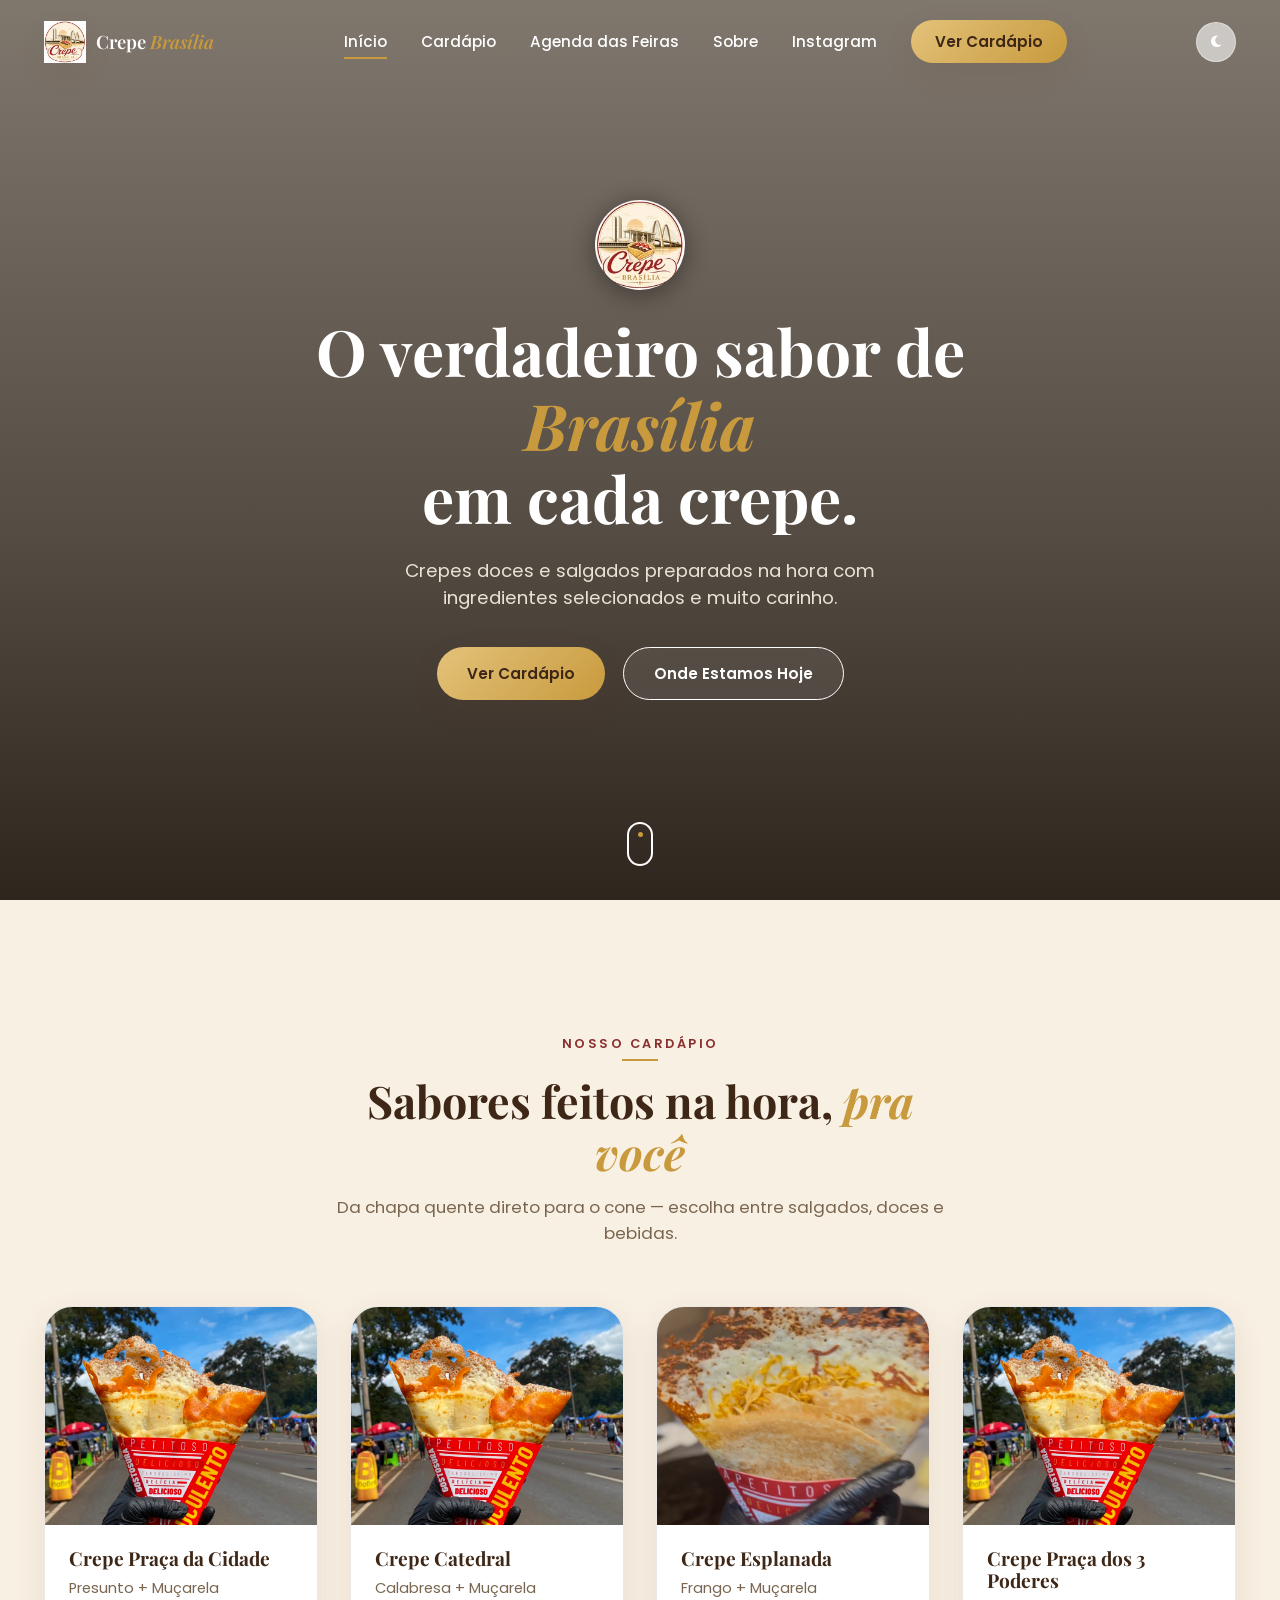
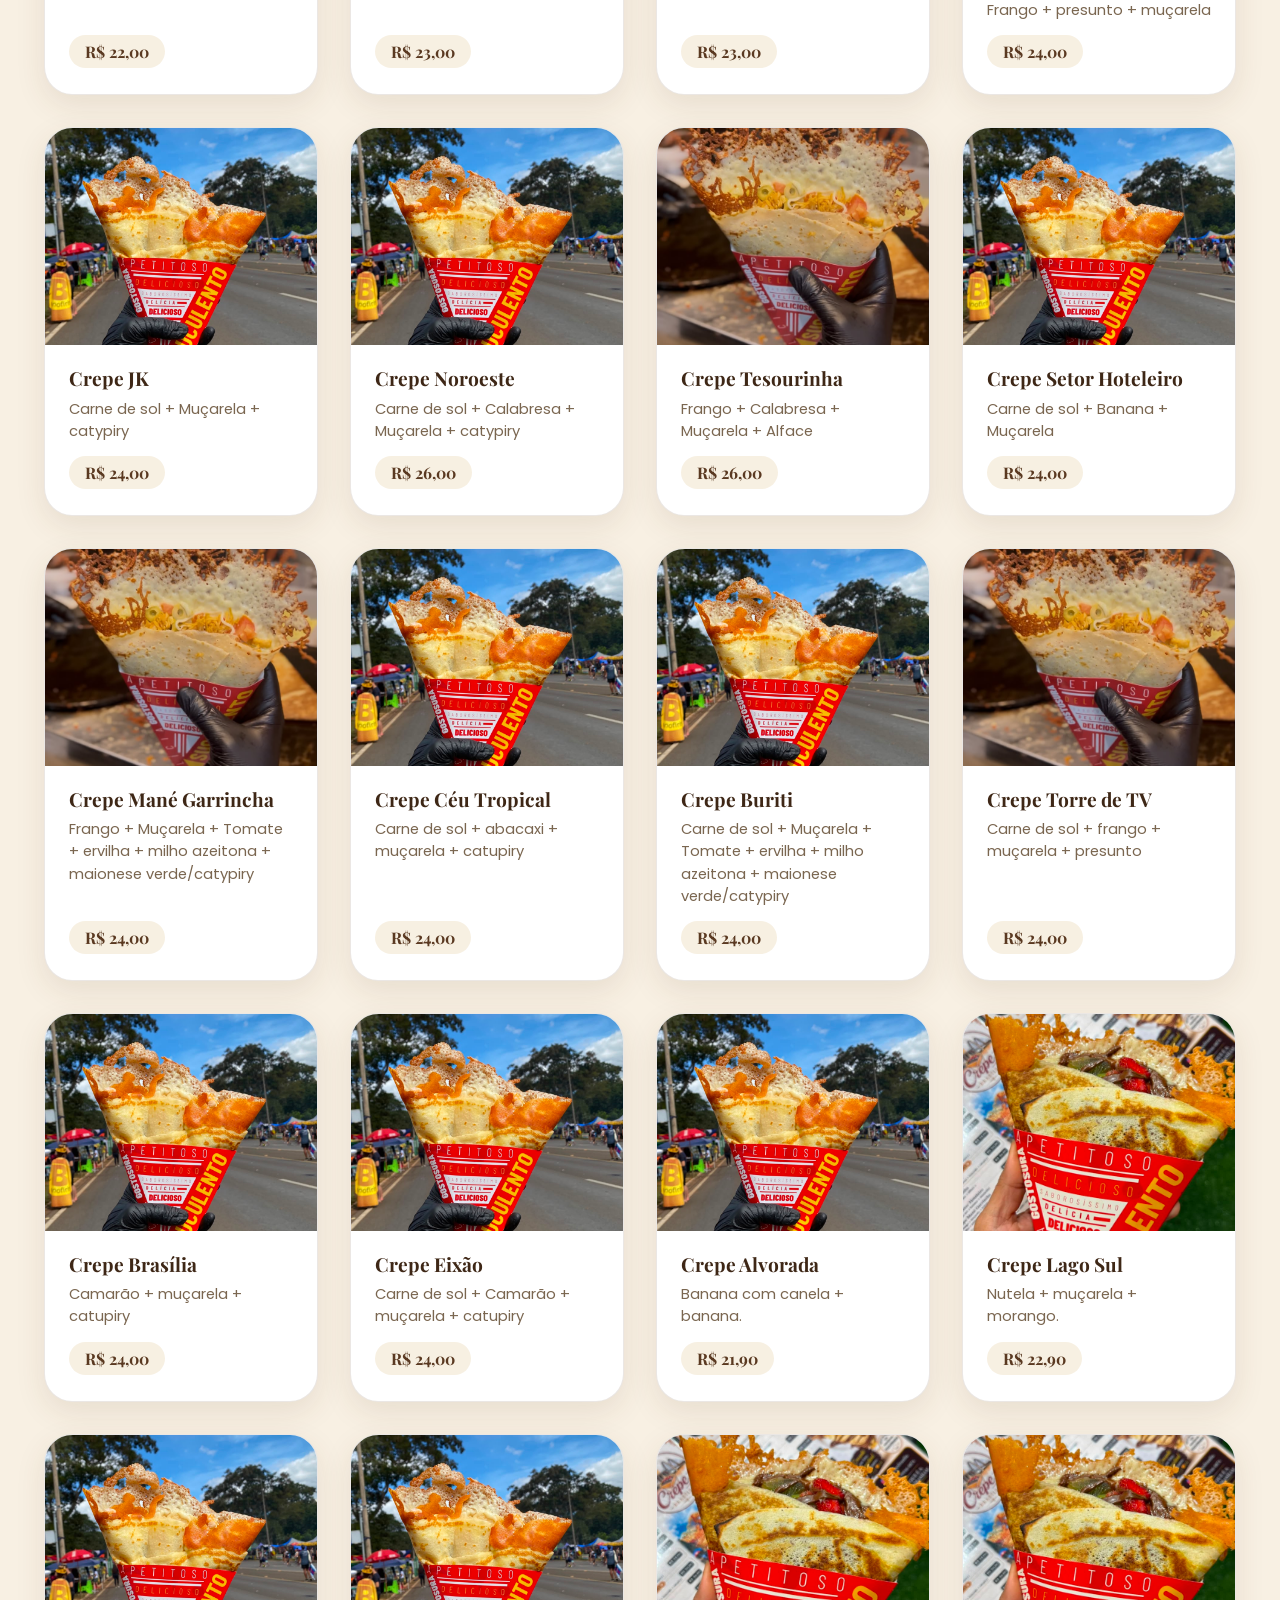
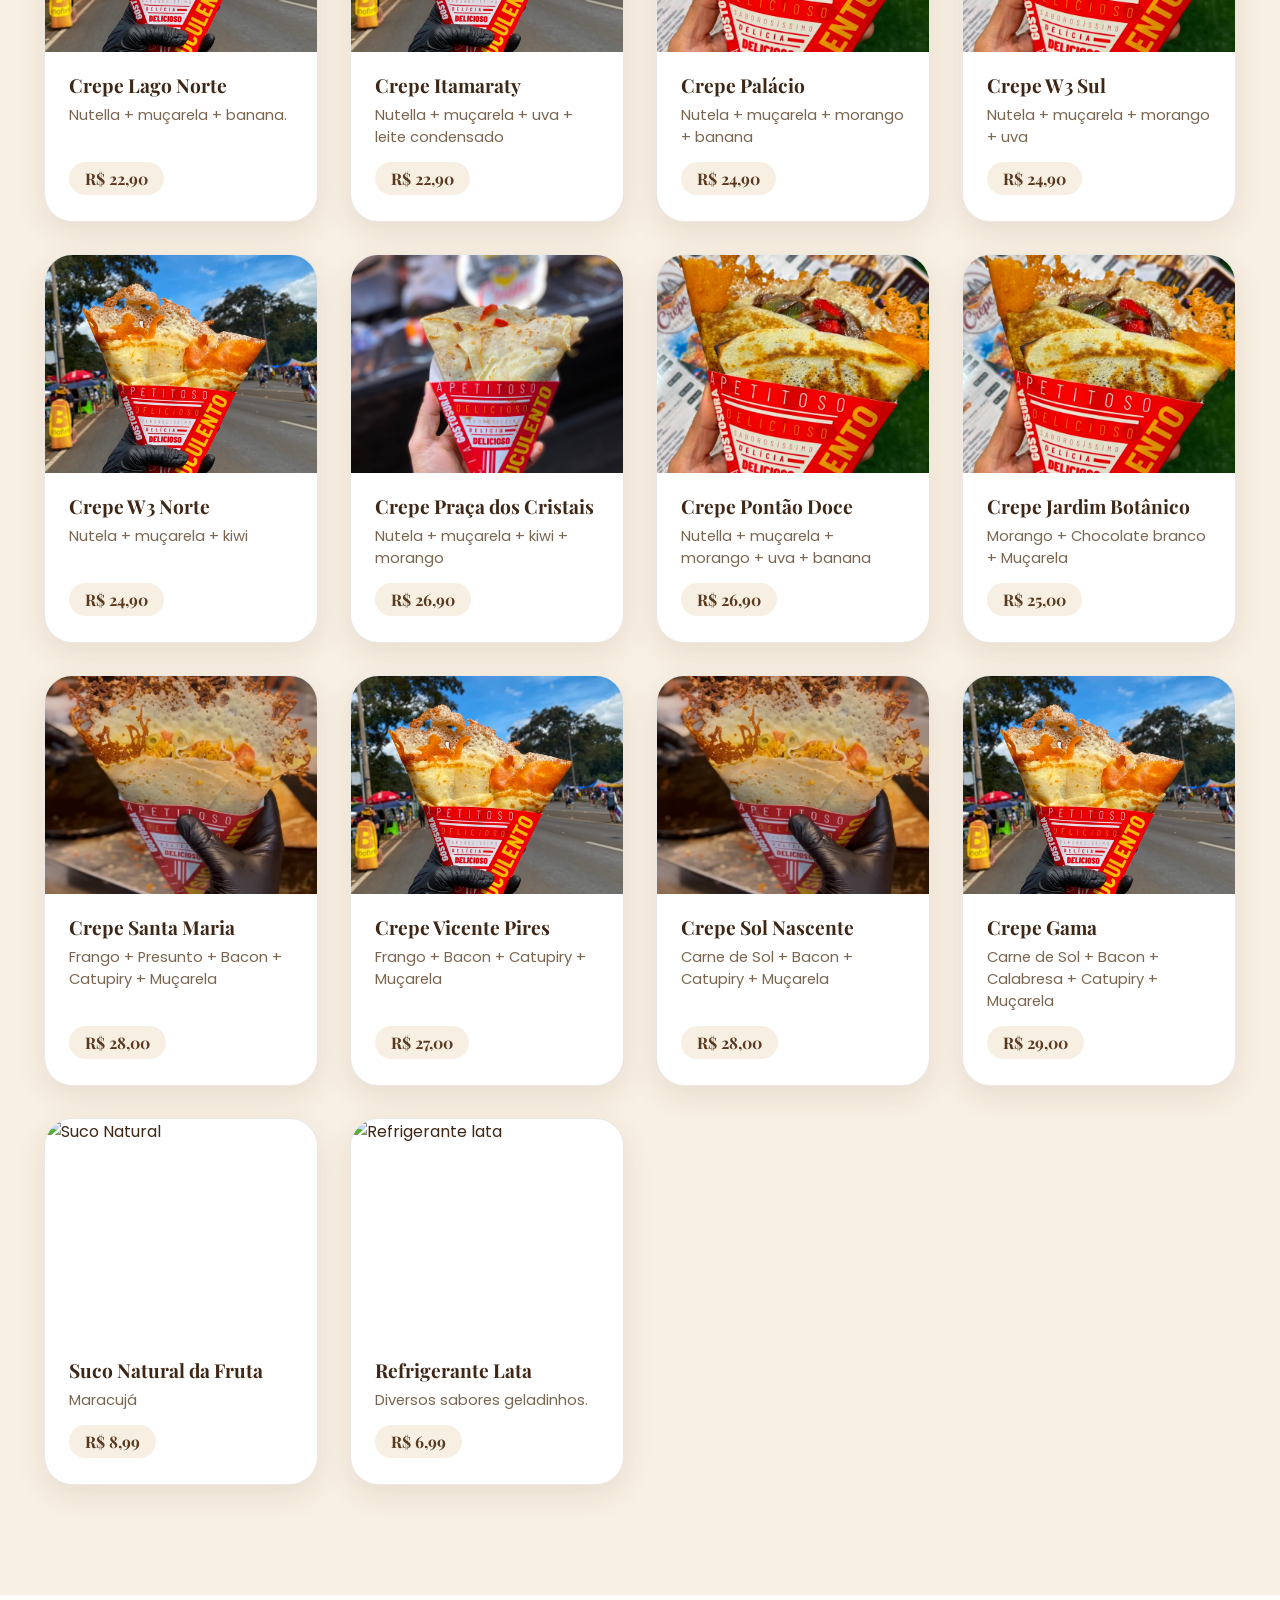
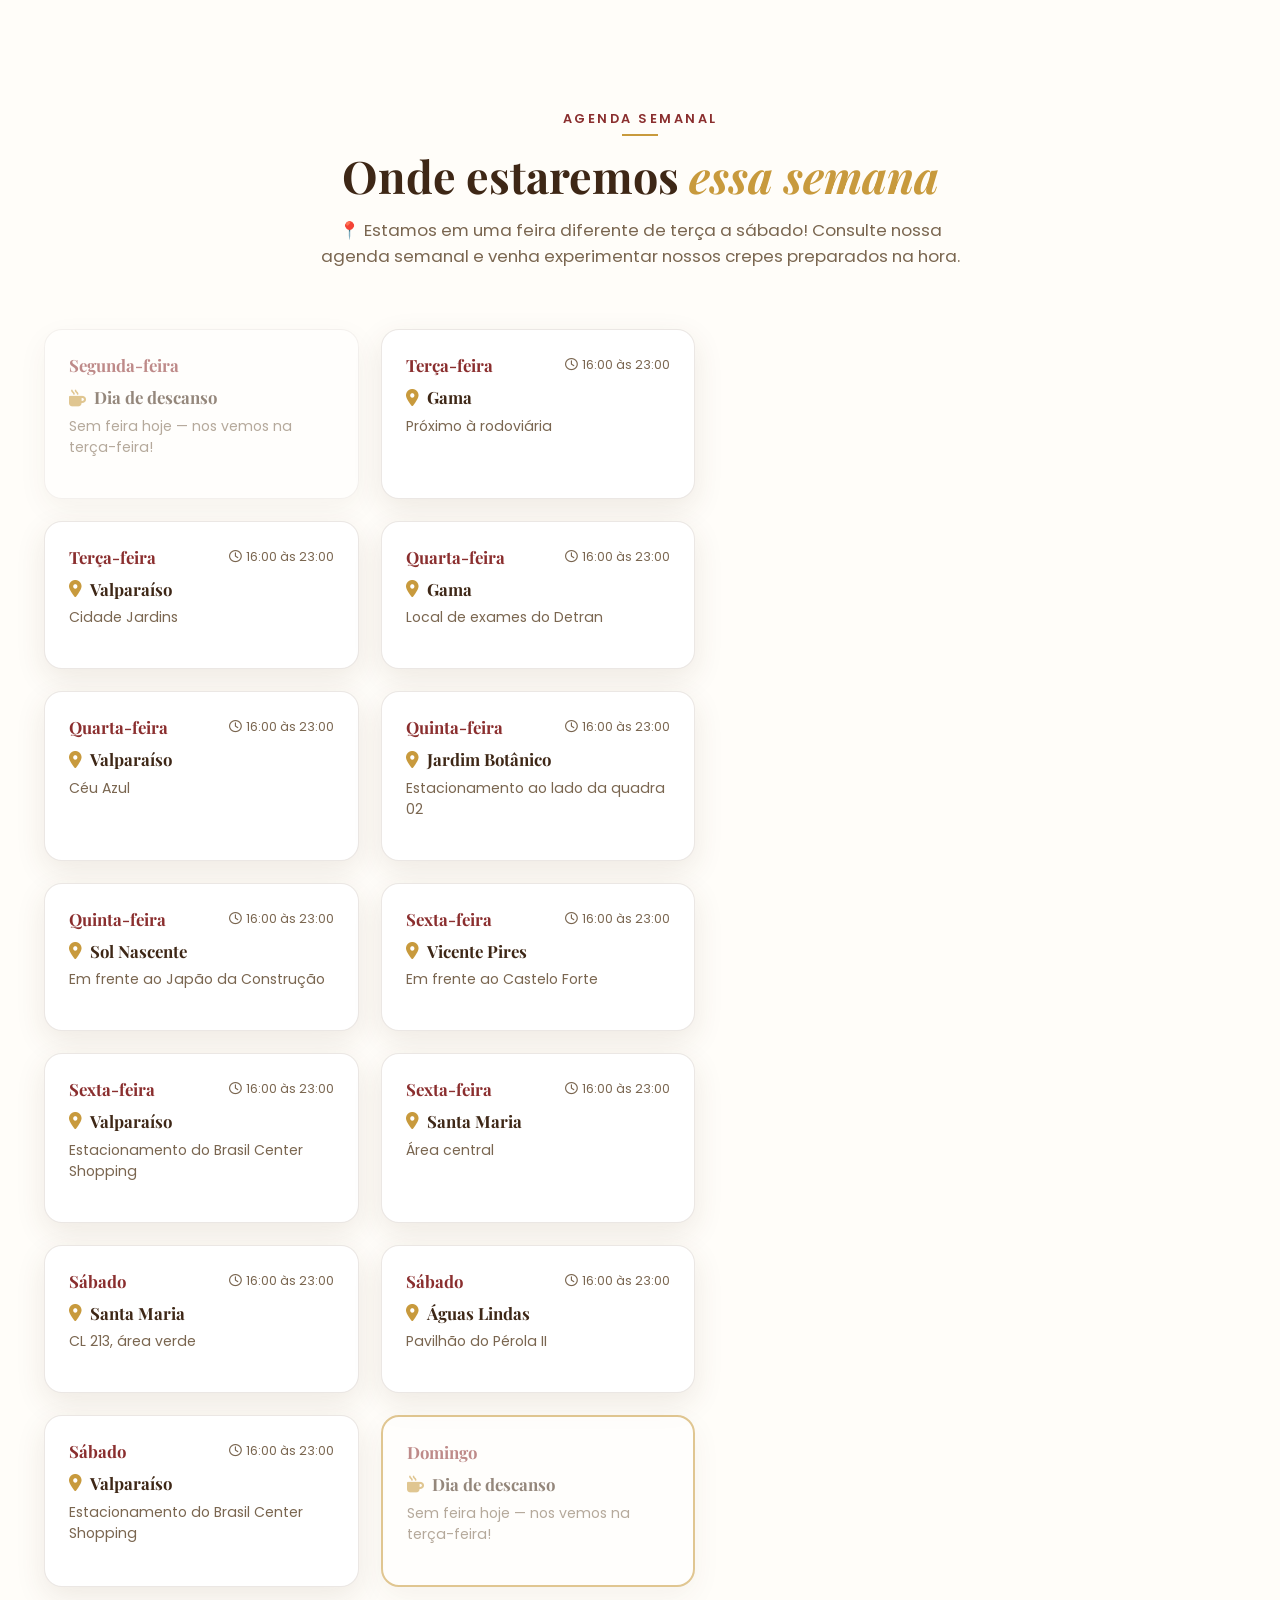
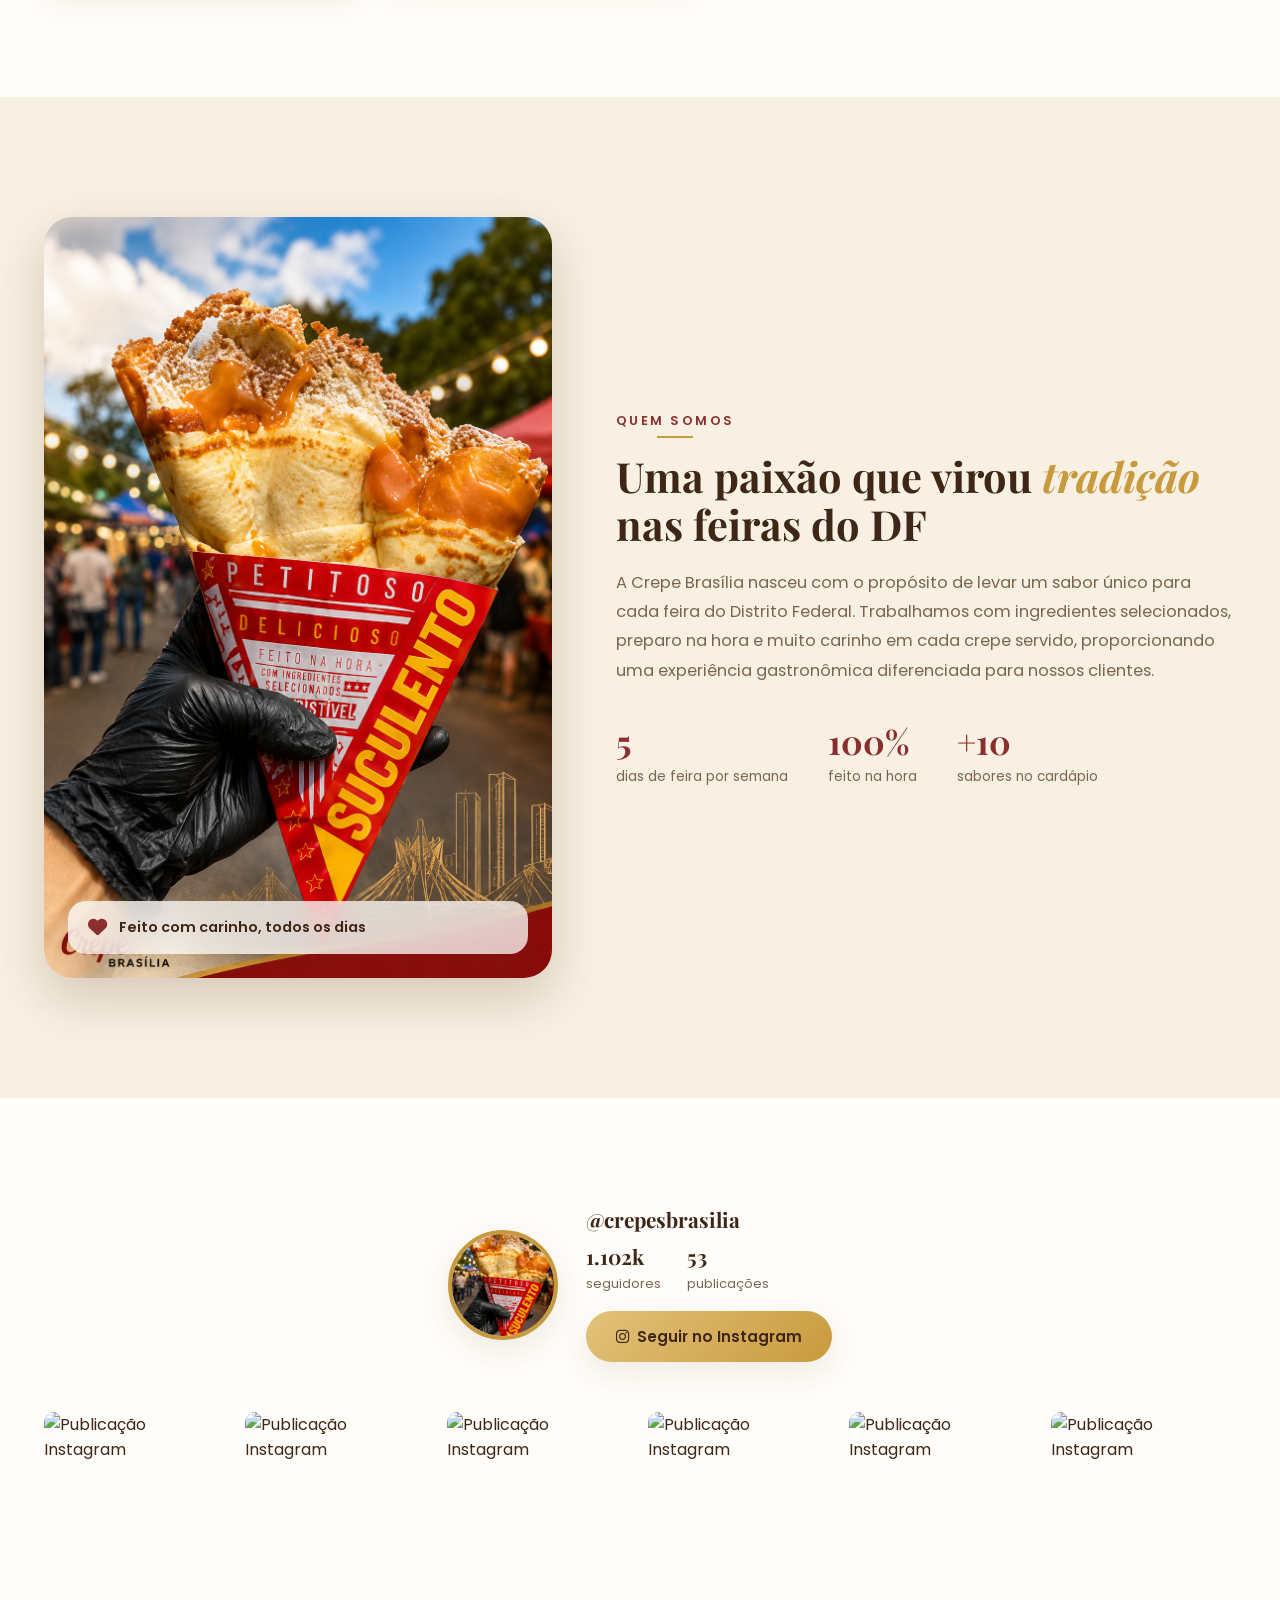
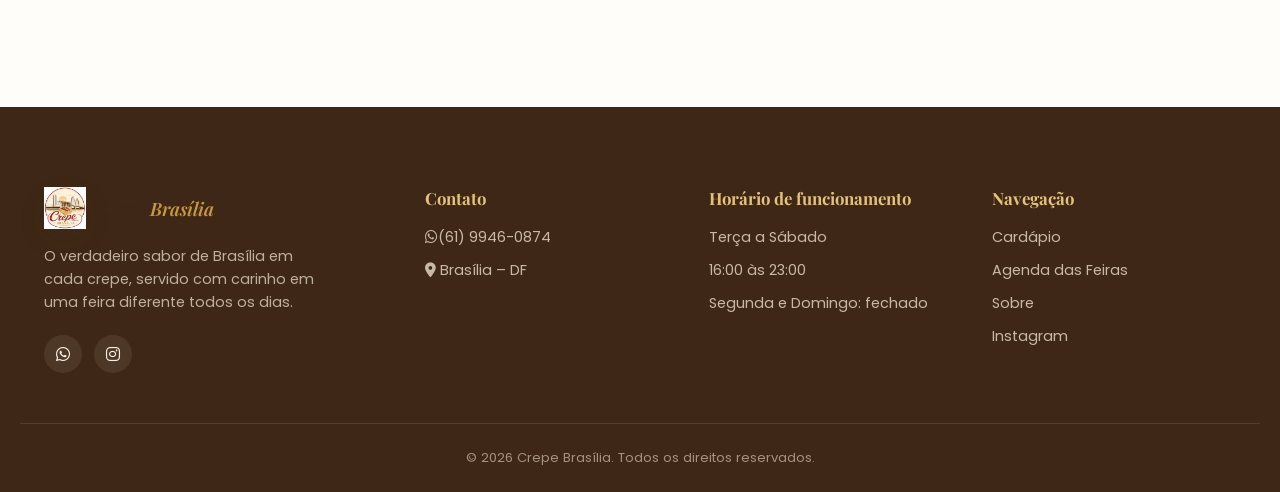
==== commit 15bbfcf3: "Atualizando o projeto CrepeBrasilia" ====
--- a/CrepeBrasilia/index.html
+++ b/CrepeBrasilia/index.html
@@ -100,7 +100,7 @@
     <div class="section-heading" data-aos="fade-up">
       <span class="eyebrow">Nosso cardápio</span>
       <h2>Sabores feitos na hora, <span class="text-gold">pra você</span></h2>
-      <p>Da chapa quente direto pro seu prato — escolha entre salgados, doces e bebidas.</p>
+      <p>Da chapa quente direto para o cone — escolha entre salgados, doces e bebidas.</p>
     </div>
 
 
@@ -145,7 +145,7 @@
         </div>
         <div class="menu-card-body">
           <h3>Crepe Praça dos 3 Poderes</h3>
-          <p>Carne de sol + Muçarela + catypiry</p>
+          <p>Frango + presunto + muçarela</p>
           <span class="price">R$ 24,00</span>
         </div>
       </article>
@@ -312,7 +312,7 @@
         </div>
         <div class="menu-card-body">
           <h3>Crepe Palácio</h3>
-          <p>Nutela + muçarela + morango + uva</p>
+          <p>Nutela + muçarela + morango + banana</p>
           <span class="price">R$ 24,90</span>
         </div>
       </article>
@@ -358,6 +358,62 @@
           <h3>Crepe Pontão Doce</h3>
           <p>Nutella + muçarela + morango + uva + banana</p>
           <span class="price">R$ 26,90</span>
+        </div>
+      </article>
+
+      <!-- Edição Especial - Entorno de Brasília -->
+      <article class="menu-card" data-category="doce" data-aos="fade-up">
+        <div class="menu-card-img">
+          <img src="img/doce.jpeg" alt="Crepe Jardim Botânico" loading="lazy">
+        </div>
+        <div class="menu-card-body">
+          <h3>Crepe Jardim Botânico</h3>
+          <p>Morango + Chocolate branco + Muçarela</p>
+          <span class="price">R$ 25,00</span>
+        </div>
+      </article>
+
+      <article class="menu-card" data-category="salgado" data-aos="fade-up" data-aos-delay="80">
+        <div class="menu-card-img">
+          <img src="img/Sal.jpeg" alt="Crepe Santa Maria" loading="lazy">
+        </div>
+        <div class="menu-card-body">
+          <h3>Crepe Santa Maria</h3>
+          <p>Frango + Presunto + Bacon + Catupiry + Muçarela</p>
+          <span class="price">R$ 28,00</span>
+        </div>
+      </article>
+
+      <article class="menu-card" data-category="salgado" data-aos="fade-up" data-aos-delay="80">
+        <div class="menu-card-img">
+          <img src="img/classico.jpeg" alt="Crepe Vicente Pires" loading="lazy">
+        </div>
+        <div class="menu-card-body">
+          <h3>Crepe Vicente Pires</h3>
+          <p>Frango + Bacon + Catupiry + Muçarela</p>
+          <span class="price">R$ 27,00</span>
+        </div>
+      </article>
+
+      <article class="menu-card" data-category="salgado" data-aos="fade-up" data-aos-delay="160">
+        <div class="menu-card-img">
+          <img src="img/Sal.jpeg" alt="Crepe Sol Nascente" loading="lazy">
+        </div>
+        <div class="menu-card-body">
+          <h3>Crepe Sol Nascente</h3>
+          <p>Carne de Sol + Bacon + Catupiry + Muçarela</p>
+          <span class="price">R$ 28,00</span>
+        </div>
+      </article>
+
+      <article class="menu-card" data-category="salgado" data-aos="fade-up" data-aos-delay="160">
+        <div class="menu-card-img">
+          <img src="img/classico.jpeg" alt="Crepe Gama" loading="lazy">
+        </div>
+        <div class="menu-card-body">
+          <h3>Crepe Gama</h3>
+          <p>Carne de Sol + Bacon + Calabresa + Catupiry + Muçarela</p>
+          <span class="price">R$ 29,00</span>
         </div>
       </article>
 
@@ -393,71 +449,139 @@
     <div class="section-heading" data-aos="fade-up">
       <span class="eyebrow">Agenda semanal</span>
       <h2>Onde estaremos <span class="text-gold">essa semana</span></h2>
-      <p>📍 Estamos em uma feira diferente todos os dias! Consulte nossa agenda semanal e venha experimentar nossos crepes preparados na hora.</p>
+      <p>📍 Estamos em uma feira diferente de terça a sábado! Consulte nossa agenda semanal e venha experimentar nossos crepes preparados na hora.</p>
     </div>
 
     <div class="agenda-layout">
 
       <div class="agenda-cards" id="agendaCards">
 
-        <div class="agenda-card" data-day="1" data-map="Feira Luz, QD 09, Jardins Mangueiral, Brasília" data-aos="fade-up">
-          <span class="today-badge">Hoje</span>
+        <div class="agenda-card agenda-card-off" data-day="1" data-aos="fade-up">
           <div class="agenda-card-top">
             <span class="agenda-day">Segunda-feira</span>
-            <span class="agenda-time"><i class="fa-regular fa-clock"></i> 16:00 às 22:00</span>
-          </div>
-          <h3><i class="fa-solid fa-location-dot"></i> Feira Luz</h3>
-          <p class="agenda-address">QD 09, Jardins Mangueiral<br>(Ao lado da Pão Dourado)</p>
-        </div>
-
-        <div class="agenda-card" data-day="2" data-map="Feira Luz, Setor Central, Gama, Brasília" data-aos="fade-up" data-aos-delay="60">
+          </div>
+          <h3><i class="fa-solid fa-mug-hot"></i> Dia de descanso</h3>
+          <p class="agenda-address">Sem feira hoje — nos vemos na terça-feira!</p>
+        </div>
+
+        <div class="agenda-card" data-day="2" data-map="Rodoviária do Gama, Brasília" data-aos="fade-up" data-aos-delay="60">
           <span class="today-badge">Hoje</span>
           <div class="agenda-card-top">
             <span class="agenda-day">Terça-feira</span>
-            <span class="agenda-time"><i class="fa-regular fa-clock"></i> 16:00 às 22:00</span>
-          </div>
-          <h3><i class="fa-solid fa-location-dot"></i> Feira Luz</h3>
-          <p class="agenda-address">Setor Central (Ao lado da Rodoviária do Gama)<br>(Em frente ao Potiguar)</p>
-        </div>
-
-        <div class="agenda-card" data-day="3" data-map="Sabores da Noite Gastronomia, QNL 1, Taguatinga, Brasília" data-aos="fade-up" data-aos-delay="120">
+            <span class="agenda-time"><i class="fa-regular fa-clock"></i> 16:00 às 23:00</span>
+          </div>
+          <h3><i class="fa-solid fa-location-dot"></i> Gama</h3>
+          <p class="agenda-address">Próximo à rodoviária</p>
+        </div>
+
+        <div class="agenda-card" data-day="2" data-map="Cidade Jardins, Valparaíso de Goiás" data-aos="fade-up" data-aos-delay="120">
+          <span class="today-badge">Hoje</span>
+          <div class="agenda-card-top">
+            <span class="agenda-day">Terça-feira</span>
+            <span class="agenda-time"><i class="fa-regular fa-clock"></i> 16:00 às 23:00</span>
+          </div>
+          <h3><i class="fa-solid fa-location-dot"></i> Valparaíso</h3>
+          <p class="agenda-address">Cidade Jardins</p>
+        </div>
+
+        <div class="agenda-card" data-day="3" data-map="Detran Gama, Brasília" data-aos="fade-up" data-aos-delay="60">
           <span class="today-badge">Hoje</span>
           <div class="agenda-card-top">
             <span class="agenda-day">Quarta-feira</span>
-            <span class="agenda-time"><i class="fa-regular fa-clock"></i> 16:00 às 22:00</span>
-          </div>
-          <h3><i class="fa-solid fa-location-dot"></i> Sabores da Noite Gastronomia</h3>
-          <p class="agenda-address">QNL 1, Taguatinga<br>(Próximo ao Atacadão)</p>
-        </div>
-
-        <div class="agenda-card" data-day="1" data-map="Feira Luz, QD 09, Jardins Mangueiral, Brasília" data-aos="fade-up">
+            <span class="agenda-time"><i class="fa-regular fa-clock"></i> 16:00 às 23:00</span>
+          </div>
+          <h3><i class="fa-solid fa-location-dot"></i> Gama</h3>
+          <p class="agenda-address">Local de exames do Detran</p>
+        </div>
+
+        <div class="agenda-card" data-day="3" data-map="Céu Azul, Valparaíso de Goiás" data-aos="fade-up" data-aos-delay="120">
+          <span class="today-badge">Hoje</span>
+          <div class="agenda-card-top">
+            <span class="agenda-day">Quarta-feira</span>
+            <span class="agenda-time"><i class="fa-regular fa-clock"></i> 16:00 às 23:00</span>
+          </div>
+          <h3><i class="fa-solid fa-location-dot"></i> Valparaíso</h3>
+          <p class="agenda-address">Céu Azul</p>
+        </div>
+
+        <div class="agenda-card" data-day="4" data-map="Jardim Botânico, quadra 02, Brasília" data-aos="fade-up" data-aos-delay="60">
           <span class="today-badge">Hoje</span>
           <div class="agenda-card-top">
             <span class="agenda-day">Quinta-feira</span>
-            <span class="agenda-time"><i class="fa-regular fa-clock"></i> 16:00 às 22:00</span>
-          </div>
-          <h3><i class="fa-solid fa-location-dot"></i> Feira Luz</h3>
-          <p class="agenda-address">Sabores da Noite Gastronomia – Jardins Mangueiral, estacionamento ao lado da quadra 02<br></p>
+            <span class="agenda-time"><i class="fa-regular fa-clock"></i> 16:00 às 23:00</span>
+          </div>
+          <h3><i class="fa-solid fa-location-dot"></i> Jardim Botânico</h3>
+          <p class="agenda-address">Estacionamento ao lado da quadra 02</p>
+        </div>
+
+        <div class="agenda-card" data-day="4" data-map="Sol Nascente, Ceilândia, Brasília" data-aos="fade-up" data-aos-delay="120">
+          <span class="today-badge">Hoje</span>
+          <div class="agenda-card-top">
+            <span class="agenda-day">Quinta-feira</span>
+            <span class="agenda-time"><i class="fa-regular fa-clock"></i> 16:00 às 23:00</span>
+          </div>
+          <h3><i class="fa-solid fa-location-dot"></i> Sol Nascente</h3>
+          <p class="agenda-address">Em frente ao Japão da Construção</p>
         </div>
 
         <div class="agenda-card" data-day="5" data-map="Feira Livre Noturna de Brasília, Vicente Pires, Brasília" data-aos="fade-up" data-aos-delay="60">
           <span class="today-badge">Hoje</span>
           <div class="agenda-card-top">
             <span class="agenda-day">Sexta-feira</span>
-            <span class="agenda-time"><i class="fa-regular fa-clock"></i> 16:00 às 22:00</span>
-          </div>
-          <h3><i class="fa-solid fa-location-dot"></i> Feira Livre Noturna de Brasília</h3>
-          <p class="agenda-address">Vicente Pires em frente ao Castelo Forte<br></p>
-        </div>
-
-        <div class="agenda-card" data-day="6" data-map="Vila Gastronomica Noturna, CL 213, Santa Maria, Brasília" data-aos="fade-up" data-aos-delay="120">
+            <span class="agenda-time"><i class="fa-regular fa-clock"></i> 16:00 às 23:00</span>
+          </div>
+          <h3><i class="fa-solid fa-location-dot"></i> Vicente Pires</h3>
+          <p class="agenda-address">Em frente ao Castelo Forte</p>
+        </div>
+
+        <div class="agenda-card" data-day="5" data-map="Brasil Center Shopping, Valparaíso de Goiás" data-aos="fade-up" data-aos-delay="120">
+          <span class="today-badge">Hoje</span>
+          <div class="agenda-card-top">
+            <span class="agenda-day">Sexta-feira</span>
+            <span class="agenda-time"><i class="fa-regular fa-clock"></i> 16:00 às 23:00</span>
+          </div>
+          <h3><i class="fa-solid fa-location-dot"></i> Valparaíso</h3>
+          <p class="agenda-address">Estacionamento do Brasil Center Shopping</p>
+        </div>
+
+        <div class="agenda-card" data-day="5" data-map="Santa Maria, Brasília" data-aos="fade-up" data-aos-delay="180">
+          <span class="today-badge">Hoje</span>
+          <div class="agenda-card-top">
+            <span class="agenda-day">Sexta-feira</span>
+            <span class="agenda-time"><i class="fa-regular fa-clock"></i> 16:00 às 23:00</span>
+          </div>
+          <h3><i class="fa-solid fa-location-dot"></i> Santa Maria</h3>
+          <p class="agenda-address">Área central</p>
+        </div>
+
+        <div class="agenda-card" data-day="6" data-map="Vila Gastronomica Noturna, CL 213, Santa Maria, Brasília" data-aos="fade-up" data-aos-delay="60">
           <span class="today-badge">Hoje</span>
           <div class="agenda-card-top">
             <span class="agenda-day">Sábado</span>
-            <span class="agenda-time"><i class="fa-regular fa-clock"></i> 16:00 às 22:00</span>
-          </div>
-          <h3><i class="fa-solid fa-location-dot"></i> Vila Gastronômica Noturna</h3>
-          <p class="agenda-address">Santa Maria, CL 213<br>Na área verde</p>
+            <span class="agenda-time"><i class="fa-regular fa-clock"></i> 16:00 às 23:00</span>
+          </div>
+          <h3><i class="fa-solid fa-location-dot"></i> Santa Maria</h3>
+          <p class="agenda-address">CL 213, área verde</p>
+        </div>
+
+        <div class="agenda-card" data-day="6" data-map="Pavilhão Pérola II, Águas Lindas de Goiás" data-aos="fade-up" data-aos-delay="120">
+          <span class="today-badge">Hoje</span>
+          <div class="agenda-card-top">
+            <span class="agenda-day">Sábado</span>
+            <span class="agenda-time"><i class="fa-regular fa-clock"></i> 16:00 às 23:00</span>
+          </div>
+          <h3><i class="fa-solid fa-location-dot"></i> Águas Lindas</h3>
+          <p class="agenda-address">Pavilhão do Pérola II</p>
+        </div>
+
+        <div class="agenda-card" data-day="6" data-map="Brasil Center Shopping, Valparaíso de Goiás" data-aos="fade-up" data-aos-delay="180">
+          <span class="today-badge">Hoje</span>
+          <div class="agenda-card-top">
+            <span class="agenda-day">Sábado</span>
+            <span class="agenda-time"><i class="fa-regular fa-clock"></i> 16:00 às 23:00</span>
+          </div>
+          <h3><i class="fa-solid fa-location-dot"></i> Valparaíso</h3>
+          <p class="agenda-address">Estacionamento do Brasil Center Shopping</p>
         </div>
 
         <div class="agenda-card agenda-card-off" data-day="0" data-aos="fade-up">
@@ -465,7 +589,7 @@
             <span class="agenda-day">Domingo</span>
           </div>
           <h3><i class="fa-solid fa-mug-hot"></i> Dia de descanso</h3>
-          <p class="agenda-address">Sem feira hoje — nos vemos na segunda-feira!</p>
+          <p class="agenda-address">Sem feira hoje — nos vemos na terça-feira!</p>
         </div>
 
       </div>
@@ -490,8 +614,8 @@
       <p>A Crepe Brasília nasceu com o propósito de levar um sabor único para cada feira do Distrito Federal. Trabalhamos com ingredientes selecionados, preparo na hora e muito carinho em cada crepe servido, proporcionando uma experiência gastronômica diferenciada para nossos clientes.</p>
       <div class="about-stats">
         <div class="stat">
-          <strong>6</strong>
-          <span>feiras por semana</span>
+          <strong>5</strong>
+          <span>dias de feira por semana</span>
         </div>
         <div class="stat">
           <strong>100%</strong>
@@ -557,9 +681,9 @@
 
     <div class="footer-col">
       <h4>Horário de funcionamento</h4>
-      <p>Segunda a Sábado</p>
-      <p>16:00 às 22:00</p>
-      <p>Domingo: fechado</p>
+      <p>Terça a Sábado</p>
+      <p>16:00 às 23:00</p>
+      <p>Segunda e Domingo: fechado</p>
     </div>
 
     <div class="footer-col">
